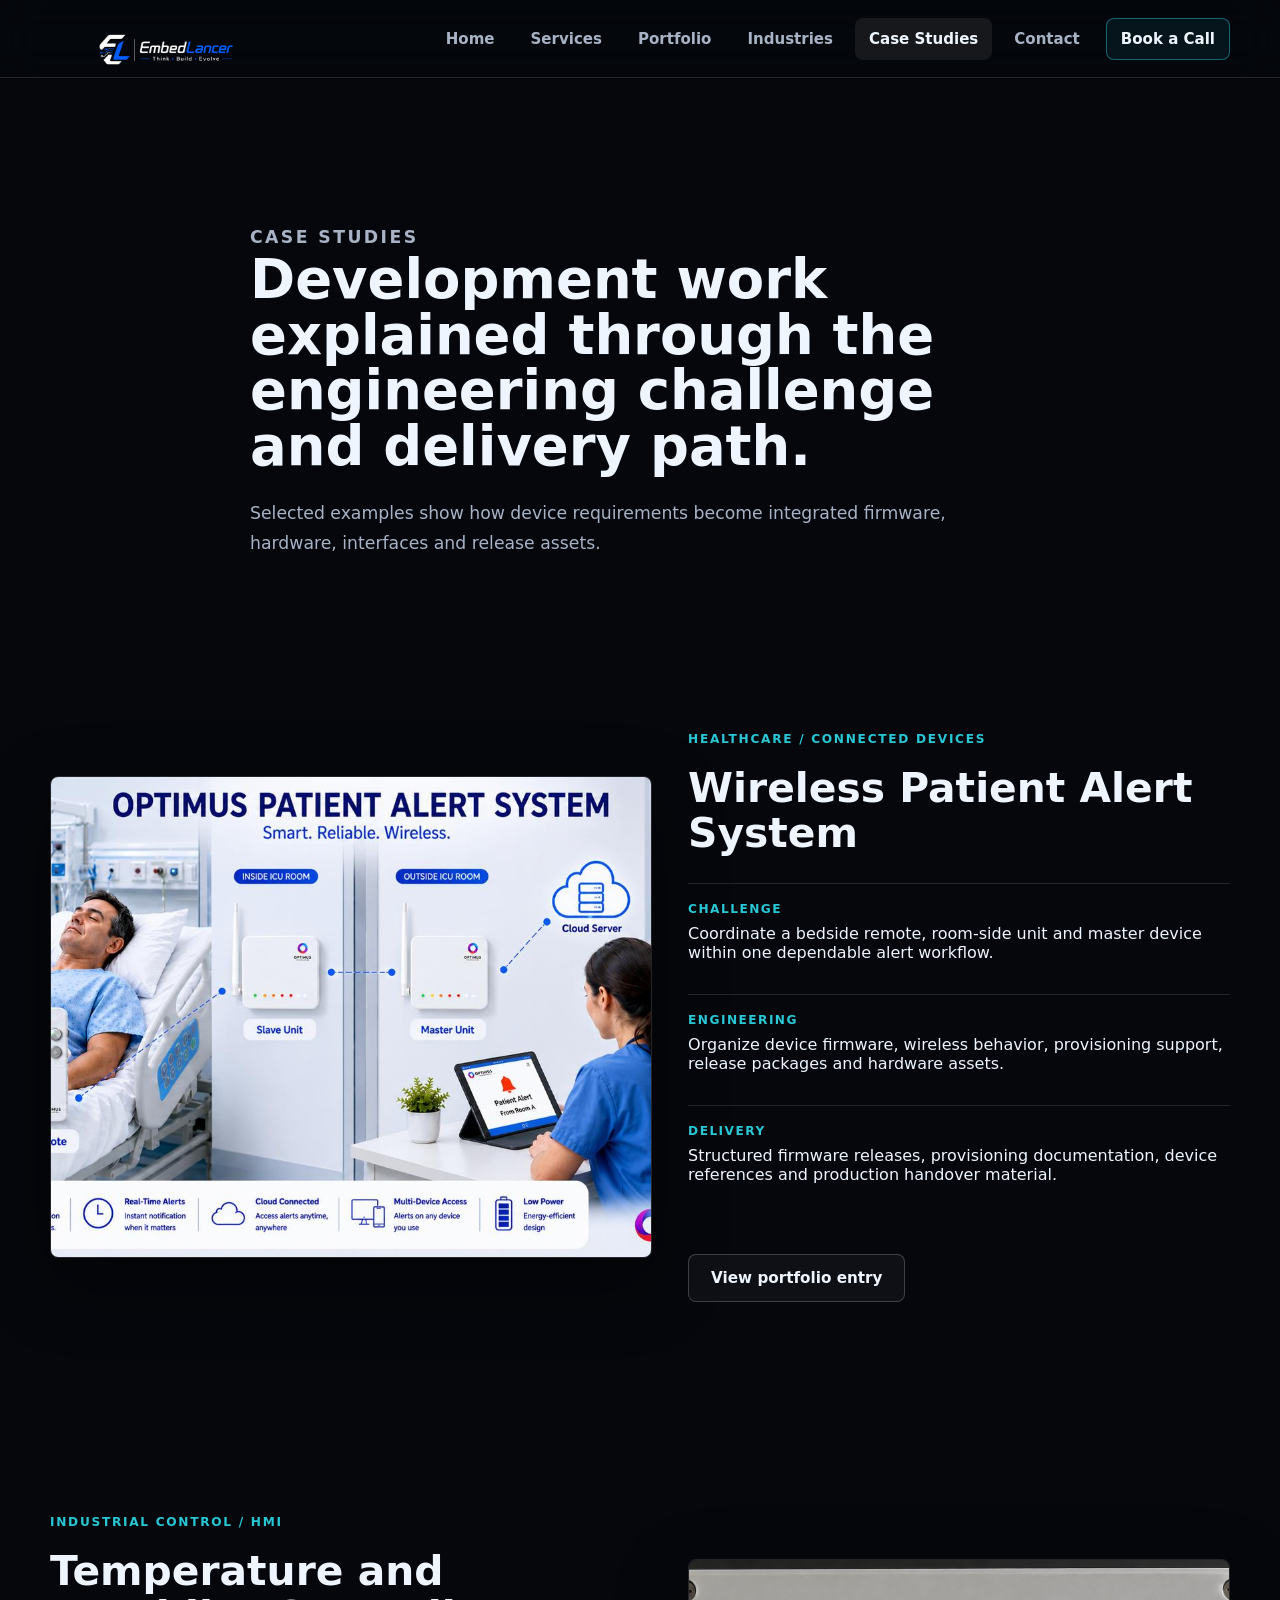
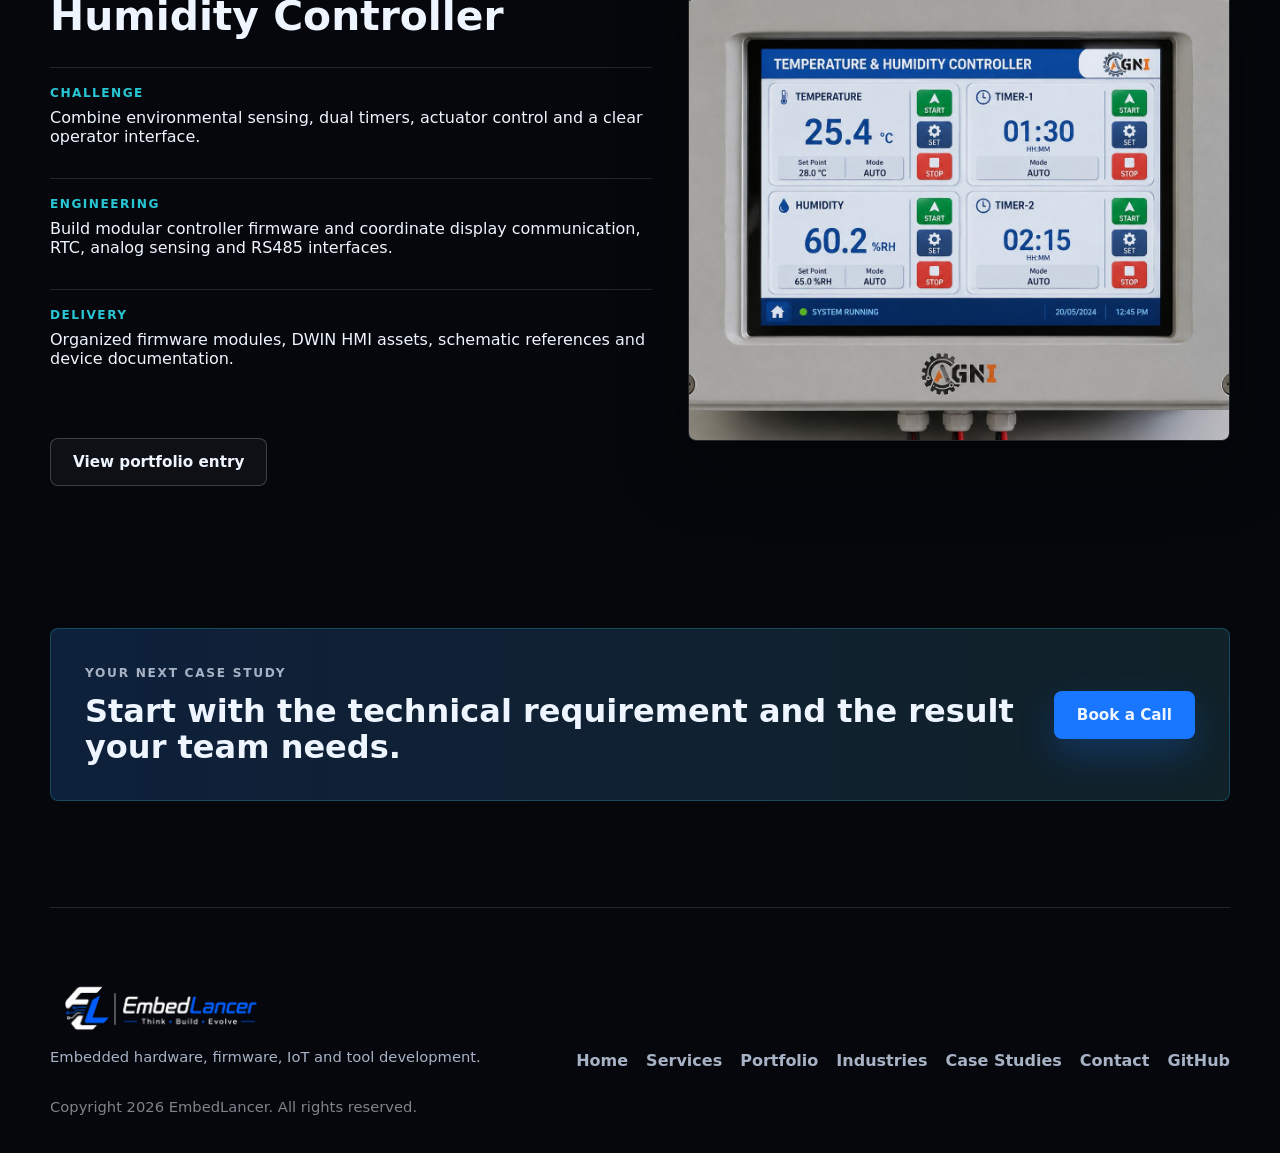
==== case-studies.html @ c2961a61 "Launch EmbedLancer company website" ====
<!DOCTYPE html>
<html lang="en">
<head>
  <meta charset="UTF-8">
  <meta name="viewport" content="width=device-width, initial-scale=1.0">
  <title>Case Studies | EmbedLancer</title>
  <meta name="description" content="EmbedLancer case studies covering connected healthcare devices, environmental controllers, embedded firmware, hardware and engineering tools.">
  <meta name="theme-color" content="#05070c">
  <link rel="canonical" href="https://embedlancer.github.io/case-studies.html">
  <link rel="icon" href="assets/logos/embedlancer-logo-light.png">
  <link rel="stylesheet" href="styles.css">
</head>
<body>
  <header class="site-header" data-header>
    <a class="brand" href="index.html" aria-label="EmbedLancer home">
      <img src="assets/logos/embedlancer-logo-light.png" alt="EmbedLancer">
    </a>
    <button class="nav-toggle" type="button" aria-label="Open navigation" aria-expanded="false" data-nav-toggle>
      <span></span><span></span><span></span>
    </button>
    <nav class="nav-links" data-nav>
      <a href="index.html">Home</a>
      <a href="services.html">Services</a>
      <a href="projects.html">Portfolio</a>
      <a href="industries.html">Industries</a>
      <a class="active" href="case-studies.html">Case Studies</a>
      <a href="contact.html">Contact</a>
      <a class="nav-cta" href="contact.html#book-call">Book a Call</a>
    </nav>
  </header>

  <main>
    <section class="page-hero">
      <p class="eyebrow">Case Studies</p>
      <h1>Development work explained through the engineering challenge and delivery path.</h1>
      <p>Selected examples show how device requirements become integrated firmware, hardware, interfaces and release assets.</p>
    </section>

    <section class="section case-study" aria-labelledby="alert-case-title">
      <div class="case-study-media">
        <img src="assets/projects/optimus/patient-alert-system-overview.jpeg" alt="Wireless patient alert system with remote, room units and monitoring interface">
      </div>
      <div class="case-study-body">
        <p class="eyebrow">Healthcare / Connected Devices</p>
        <h2 id="alert-case-title">Wireless Patient Alert System</h2>
        <div class="case-study-grid">
          <article><span>Challenge</span><p>Coordinate a bedside remote, room-side unit and master device within one dependable alert workflow.</p></article>
          <article><span>Engineering</span><p>Organize device firmware, wireless behavior, provisioning support, release packages and hardware assets.</p></article>
          <article><span>Delivery</span><p>Structured firmware releases, provisioning documentation, device references and production handover material.</p></article>
        </div>
        <a class="button secondary inline" href="projects.html#optimus-title">View portfolio entry</a>
      </div>
    </section>

    <section class="section case-study reverse" aria-labelledby="controller-case-title">
      <div class="case-study-media">
        <img src="assets/projects/temperature-controller/temperature-controller-device.jpeg" alt="Temperature and humidity controller with touch display">
      </div>
      <div class="case-study-body">
        <p class="eyebrow">Industrial Control / HMI</p>
        <h2 id="controller-case-title">Temperature and Humidity Controller</h2>
        <div class="case-study-grid">
          <article><span>Challenge</span><p>Combine environmental sensing, dual timers, actuator control and a clear operator interface.</p></article>
          <article><span>Engineering</span><p>Build modular controller firmware and coordinate display communication, RTC, analog sensing and RS485 interfaces.</p></article>
          <article><span>Delivery</span><p>Organized firmware modules, DWIN HMI assets, schematic references and device documentation.</p></article>
        </div>
        <a class="button secondary inline" href="projects.html#temperature-title">View portfolio entry</a>
      </div>
    </section>

    <section class="section compact-section">
      <div class="quote-panel quote-panel-simple">
        <div>
          <p class="eyebrow">Your next case study</p>
          <h2>Start with the technical requirement and the result your team needs.</h2>
        </div>
        <a class="button primary" href="contact.html#book-call">Book a Call</a>
      </div>
    </section>
  </main>

  <footer class="site-footer">
    <div>
      <img src="assets/logos/embedlancer-logo-light.png" alt="EmbedLancer">
      <p>Embedded hardware, firmware, IoT and tool development.</p>
    </div>
    <nav aria-label="Footer navigation">
      <a href="index.html">Home</a>
      <a href="services.html">Services</a>
      <a href="projects.html">Portfolio</a>
      <a href="industries.html">Industries</a>
      <a href="case-studies.html">Case Studies</a>
      <a href="contact.html">Contact</a>
      <a href="https://github.com/Embedlancer" target="_blank" rel="noreferrer">GitHub</a>
    </nav>
    <span>Copyright 2026 EmbedLancer. All rights reserved.</span>
  </footer>

  <script src="script.js"></script>
</body>
</html>
---- styles.css ----
:root {
  --bg: #05070c;
  --bg-soft: #080d14;
  --panel: #0d1420;
  --panel-strong: #111b2a;
  --panel-soft: #151515;
  --line: rgba(255, 255, 255, 0.12);
  --line-strong: rgba(255, 255, 255, 0.2);
  --text: #eef5ff;
  --muted: #a7b3c5;
  --muted-strong: #c8d3e3;
  --blue: #1976ff;
  --cyan: #29c7d5;
  --green: #39c58b;
  --amber: #d9a441;
  --shadow: 0 24px 70px rgba(0, 0, 0, 0.42);
  --radius: 8px;
  --content: 1180px;
}

* {
  box-sizing: border-box;
}

html {
  scroll-behavior: smooth;
}

body {
  margin: 0;
  font-family: Inter, ui-sans-serif, system-ui, -apple-system, BlinkMacSystemFont, "Segoe UI", sans-serif;
  color: var(--text);
  background:
    linear-gradient(180deg, rgba(5, 7, 12, 0.92), rgba(5, 7, 12, 1) 420px),
    var(--bg);
  letter-spacing: 0;
  overflow-x: hidden;
}

body::selection {
  background: rgba(25, 118, 255, 0.35);
}

img,
svg {
  display: block;
}

img {
  max-width: 100%;
}

a {
  color: inherit;
  text-decoration: none;
}

button,
input,
select,
textarea {
  font: inherit;
}

.site-header {
  position: sticky;
  top: 0;
  z-index: 30;
  height: 78px;
  display: flex;
  align-items: center;
  justify-content: space-between;
  padding: 0 max(24px, calc((100vw - var(--content)) / 2));
  background: rgba(5, 7, 12, 0.86);
  border-bottom: 1px solid var(--line);
  backdrop-filter: blur(18px);
}

.brand {
  width: 238px;
  height: 54px;
  display: flex;
  align-items: center;
}

.brand img {
  width: 100%;
  height: 100%;
  object-fit: contain;
}

.nav-links {
  display: flex;
  align-items: center;
  gap: 8px;
  color: var(--muted);
  font-size: 0.94rem;
  font-weight: 750;
}

.nav-links a {
  min-height: 42px;
  display: inline-flex;
  align-items: center;
  padding: 0 14px;
  border-radius: var(--radius);
  transition: color 160ms ease, background 160ms ease, border-color 160ms ease;
}

.nav-links a:hover,
.nav-links a.active {
  color: var(--text);
  background: rgba(255, 255, 255, 0.07);
}

.nav-links .nav-cta {
  margin-left: 4px;
  color: var(--text);
  border: 1px solid rgba(41, 199, 213, 0.45);
  background: rgba(41, 199, 213, 0.08);
}

.nav-toggle {
  display: none;
  width: 42px;
  height: 42px;
  border: 1px solid var(--line-strong);
  background: rgba(255, 255, 255, 0.04);
  padding: 9px;
  border-radius: var(--radius);
}

.nav-toggle span {
  display: block;
  height: 2px;
  margin: 5px 0;
  background: var(--text);
}

.hero {
  position: relative;
  min-height: 86vh;
  display: grid;
  align-items: center;
  padding: 110px max(24px, calc((100vw - var(--content)) / 2)) 124px;
  overflow: hidden;
}

.hero-home {
  background:
    linear-gradient(90deg, rgba(5, 7, 12, 0.98) 0%, rgba(5, 7, 12, 0.86) 42%, rgba(5, 7, 12, 0.2) 100%),
    url("assets/images/hero-engineering-lab.jpg") center right / cover no-repeat;
}

.hero-inner,
.page-hero {
  max-width: 780px;
  min-width: 0;
}

.eyebrow {
  margin: 0 0 18px;
  color: var(--cyan);
  font-size: 0.76rem;
  font-weight: 900;
  line-height: 1.4;
  text-transform: uppercase;
  letter-spacing: 0.14em;
}

.hero h1,
.page-hero h1 {
  margin: 0;
  max-width: 900px;
  color: var(--text);
  font-size: 4.15rem;
  line-height: 1.02;
  letter-spacing: 0;
}

.hero-copy,
.page-hero p,
.section-heading p,
.split-copy p,
.feature-card p,
.service-detail p,
.service-detail li,
.timeline p,
.output-grid p,
.quote-panel p,
.contact-card p,
.site-footer p {
  color: var(--muted);
  line-height: 1.75;
}

.hero-copy {
  margin: 26px 0 0;
  max-width: 680px;
  font-size: 1.15rem;
}

.hero-actions {
  display: flex;
  flex-wrap: wrap;
  gap: 14px;
  margin-top: 34px;
}

.button {
  display: inline-flex;
  align-items: center;
  justify-content: center;
  min-height: 48px;
  padding: 0 22px;
  border-radius: var(--radius);
  border: 1px solid transparent;
  color: var(--text);
  font-weight: 850;
  font-size: 0.95rem;
  transition: transform 160ms ease, background 160ms ease, border-color 160ms ease;
}

.button:hover {
  transform: translateY(-2px);
}

.button.primary {
  background: var(--blue);
  box-shadow: 0 16px 36px rgba(25, 118, 255, 0.24);
}

.button.primary:hover {
  background: #0f64dc;
}

.button.secondary {
  border-color: var(--line-strong);
  background: rgba(255, 255, 255, 0.04);
}

.button.secondary:hover {
  border-color: rgba(41, 199, 213, 0.55);
  background: rgba(41, 199, 213, 0.1);
}

.button.inline {
  margin-top: 24px;
}

.signal-strip {
  width: min(var(--content), calc(100% - 48px));
  margin: -62px auto 0;
  position: relative;
  z-index: 2;
  display: grid;
  grid-template-columns: repeat(4, 1fr);
  border: 1px solid var(--line);
  border-radius: var(--radius);
  background: rgba(13, 20, 32, 0.96);
  box-shadow: var(--shadow);
  overflow: hidden;
}

.signal-strip article {
  min-height: 212px;
  padding: 28px 24px;
  border-right: 1px solid var(--line);
}

.signal-strip article:last-child {
  border-right: 0;
}

.signal-strip span,
.service-detail span,
.timeline span {
  display: inline-flex;
  margin-bottom: 14px;
  color: var(--green);
  font-size: 0.8rem;
  font-weight: 950;
  letter-spacing: 0.08em;
}

.signal-strip strong {
  display: block;
  margin-bottom: 10px;
  color: var(--text);
  font-size: 1.06rem;
}

.signal-strip p,
.service-detail ul {
  margin: 0;
}

.section {
  width: min(var(--content), calc(100% - 48px));
  margin: 0 auto;
  padding: 106px 0;
}

.compact-section {
  padding-top: 36px;
}

.section-heading {
  max-width: 780px;
  margin-bottom: 42px;
}

.section-heading h2,
.split-copy h2,
.quote-panel h2,
.service-detail h2,
.timeline h2 {
  margin: 0;
  color: var(--text);
  font-size: 2.55rem;
  line-height: 1.12;
  letter-spacing: 0;
}

.section-heading p,
.split-copy p {
  margin: 18px 0 0;
  font-size: 1.02rem;
}

.feature-grid,
.output-grid {
  display: grid;
  grid-template-columns: repeat(3, 1fr);
  gap: 18px;
}

.industry-grid {
  display: grid;
  grid-template-columns: repeat(3, 1fr);
  gap: 18px;
}

.industry-card {
  min-height: 300px;
  padding: 30px;
  border: 1px solid var(--line);
  border-radius: var(--radius);
  background: linear-gradient(180deg, rgba(255, 255, 255, 0.055), rgba(255, 255, 255, 0.02));
}

.industry-card > span,
.case-study-grid span,
.contact-intro span {
  display: block;
  margin-bottom: 18px;
  color: var(--cyan);
  font-size: 0.76rem;
  font-weight: 900;
  text-transform: uppercase;
  letter-spacing: 0.12em;
}

.industry-card h2,
.contact-intro h2 {
  margin: 0 0 14px;
  font-size: 1.45rem;
  line-height: 1.2;
}

.industry-card p,
.contact-intro p {
  margin: 0;
}

.industry-card strong {
  display: block;
  margin-top: 28px;
  color: var(--muted-strong);
  font-size: 0.82rem;
}

.case-study {
  display: grid;
  grid-template-columns: minmax(0, 1fr) minmax(420px, 0.9fr);
  gap: 36px;
  align-items: center;
}

.case-study.reverse .case-study-media {
  order: 2;
}

.case-study-media {
  border: 1px solid var(--line);
  border-radius: var(--radius);
  overflow: hidden;
  box-shadow: var(--shadow);
}

.case-study-media img {
  width: 100%;
  min-height: 480px;
  object-fit: cover;
}

.case-study-body h2 {
  margin: 0 0 28px;
  font-size: 2.55rem;
  line-height: 1.1;
}

.case-study-grid {
  display: grid;
  gap: 14px;
  margin-bottom: 28px;
}

.case-study-grid article {
  padding: 18px 0;
  border-top: 1px solid var(--line);
}

.case-study-grid span {
  margin-bottom: 8px;
}

.case-study-grid p {
  margin: 0;
}

.contact-intro {
  display: grid;
  grid-template-columns: repeat(3, 1fr);
  gap: 1px;
  padding-top: 28px;
}

.contact-intro article {
  min-height: 230px;
  padding: 30px;
  border: 1px solid var(--line);
  background: rgba(255, 255, 255, 0.035);
}

.contact-intro a {
  color: var(--cyan);
  overflow-wrap: anywhere;
}

.feature-card,
.service-detail,
.output-grid article,
.contact-card,
.enquiry-form {
  border: 1px solid var(--line);
  border-radius: var(--radius);
  background: linear-gradient(180deg, rgba(255, 255, 255, 0.06), rgba(255, 255, 255, 0.025));
  box-shadow: 0 18px 54px rgba(0, 0, 0, 0.22);
}

.form-heading {
  grid-column: 1 / -1;
  padding-bottom: 8px;
}

.form-heading h2 {
  margin: 0;
  font-size: 2rem;
}

.form-heading p:last-child {
  margin: 12px 0 0;
}

.form-trap {
  position: absolute;
  width: 1px;
  height: 1px;
  overflow: hidden;
  clip: rect(0 0 0 0);
  clip-path: inset(50%);
  white-space: nowrap;
}

.form-status {
  min-height: 24px;
  grid-column: 1 / -1;
  margin: 0;
  color: var(--muted);
  font-size: 0.92rem;
}

.form-status.is-success {
  color: var(--green);
}

.form-status.is-error {
  color: #ff8f8f;
}

.form-status a {
  color: var(--cyan);
  text-decoration: underline;
}

.full-button:disabled {
  cursor: wait;
  opacity: 0.72;
}

.feature-card {
  min-height: 318px;
  padding: 30px;
}

.icon-chip {
  width: 50px;
  height: 50px;
  display: grid;
  place-items: center;
  margin-bottom: 26px;
  border: 1px solid rgba(41, 199, 213, 0.28);
  border-radius: var(--radius);
  background: rgba(41, 199, 213, 0.08);
  color: var(--cyan);
}

.icon-chip svg {
  width: 26px;
  height: 26px;
  stroke: currentColor;
  stroke-width: 1.9;
  fill: none;
  stroke-linecap: round;
  stroke-linejoin: round;
}

.feature-card h3 {
  margin: 0 0 12px;
  font-size: 1.14rem;
}

.feature-card p {
  margin: 0;
}

.section-split {
  display: grid;
  grid-template-columns: minmax(0, 1fr) minmax(360px, 0.78fr);
  gap: 34px;
  align-items: center;
}

.project-showcase {
  padding-top: 38px;
}

.project-layout {
  display: grid;
  grid-template-columns: minmax(0, 1.15fr) minmax(320px, 0.75fr);
  gap: 24px;
  align-items: stretch;
}

.project-layout.reverse .project-main {
  order: 2;
}

.project-layout.reverse .project-copy {
  order: 1;
}

.project-main,
.device-grid figure {
  margin: 0;
  border: 1px solid var(--line);
  border-radius: var(--radius);
  overflow: hidden;
  background: var(--panel);
  box-shadow: var(--shadow);
}

.project-main img {
  width: 100%;
  height: 100%;
  min-height: 420px;
  object-fit: cover;
}

.project-copy {
  display: flex;
  min-height: 420px;
  flex-direction: column;
  justify-content: center;
  padding: 34px;
  border: 1px solid rgba(41, 199, 213, 0.24);
  border-radius: var(--radius);
  background:
    linear-gradient(180deg, rgba(25, 118, 255, 0.12), rgba(255, 255, 255, 0.035)),
    var(--panel);
}

.project-label {
  color: var(--green);
  font-size: 0.78rem;
  font-weight: 950;
  letter-spacing: 0.12em;
  text-transform: uppercase;
}

.project-copy h3 {
  margin: 16px 0 14px;
  color: var(--text);
  font-size: 1.72rem;
  line-height: 1.18;
}

.project-copy p {
  margin: 0;
  color: var(--muted);
  line-height: 1.72;
}

.device-grid {
  display: grid;
  grid-template-columns: repeat(3, 1fr);
  gap: 18px;
  margin-top: 18px;
}

.device-grid img {
  width: 100%;
  aspect-ratio: 16 / 10;
  object-fit: cover;
  background: #e9e9e9;
}

.device-grid figcaption {
  padding: 14px 16px;
  color: var(--muted-strong);
  font-size: 0.94rem;
  font-weight: 850;
  border-top: 1px solid var(--line);
  background: rgba(255, 255, 255, 0.035);
}

.media-frame {
  border: 1px solid var(--line);
  border-radius: var(--radius);
  overflow: hidden;
  background: var(--panel);
  box-shadow: var(--shadow);
}

.media-frame img {
  width: 100%;
  height: 470px;
  object-fit: cover;
}

.media-frame.wide img {
  height: 430px;
}

.split-copy {
  padding: 10px 0;
}

.check-list,
.service-detail ul {
  display: grid;
  gap: 12px;
  padding: 0;
  list-style: none;
}

.check-list {
  margin: 24px 0 0;
}

.check-list li,
.service-detail li {
  position: relative;
  padding-left: 24px;
  color: var(--muted-strong);
  line-height: 1.65;
}

.check-list li::before,
.service-detail li::before {
  content: "";
  position: absolute;
  left: 0;
  top: 0.7em;
  width: 8px;
  height: 8px;
  border-radius: 50%;
  background: var(--green);
}

.quote-panel {
  display: grid;
  grid-template-columns: 240px 1fr auto;
  gap: 28px;
  align-items: center;
  padding: 34px;
  border: 1px solid rgba(41, 199, 213, 0.26);
  border-radius: var(--radius);
  background:
    linear-gradient(90deg, rgba(25, 118, 255, 0.12), rgba(57, 197, 139, 0.08)),
    var(--panel);
}

.quote-panel img {
  width: 220px;
  height: 76px;
  object-fit: contain;
}

.quote-panel h2 {
  font-size: 2rem;
}

.quote-panel-simple {
  grid-template-columns: 1fr auto;
}

.quote-panel p {
  margin: 0 0 10px;
}

.page-hero {
  width: min(var(--content), calc(100% - 48px));
  margin: 0 auto;
  padding: 120px 0 66px;
}

.page-hero h1 {
  font-size: 3.4rem;
}

.page-hero p {
  margin: 24px 0 0;
  max-width: 710px;
  font-size: 1.08rem;
}

.process-hero {
  max-width: var(--content);
  background:
    linear-gradient(90deg, rgba(5, 7, 12, 0.95), rgba(5, 7, 12, 0.58)),
    url("assets/images/hero-engineering-lab.jpg") center right / cover no-repeat;
  border-bottom: 1px solid var(--line);
}

.service-layout {
  display: grid;
  grid-template-columns: repeat(2, 1fr);
  gap: 18px;
}

.service-detail {
  min-height: 372px;
  padding: 34px;
}

.service-detail h2 {
  font-size: 1.75rem;
}

.service-detail p {
  margin: 16px 0 22px;
}

.service-detail:nth-child(2) span {
  color: var(--cyan);
}

.service-detail:nth-child(3) span {
  color: var(--amber);
}

.service-detail:nth-child(4) span {
  color: var(--blue);
}

.tag-cloud {
  display: flex;
  flex-wrap: wrap;
  gap: 10px;
  margin-top: 26px;
}

.tag-cloud span {
  min-height: 38px;
  display: inline-flex;
  align-items: center;
  padding: 0 14px;
  border: 1px solid var(--line);
  border-radius: var(--radius);
  color: var(--muted-strong);
  background: rgba(255, 255, 255, 0.045);
  font-size: 0.92rem;
  font-weight: 750;
}

.timeline {
  display: grid;
  gap: 18px;
}

.timeline article {
  display: grid;
  grid-template-columns: 110px minmax(180px, 0.42fr) 1fr;
  gap: 24px;
  align-items: start;
  padding: 30px;
  border: 1px solid var(--line);
  border-radius: var(--radius);
  background: rgba(255, 255, 255, 0.04);
}

.timeline h2 {
  font-size: 1.5rem;
}

.timeline p {
  margin: 0;
}

.output-grid {
  grid-template-columns: repeat(4, 1fr);
}

.output-grid article {
  min-height: 196px;
  padding: 26px;
}

.output-grid strong {
  display: block;
  margin-bottom: 12px;
  font-size: 1rem;
}

.output-grid p {
  margin: 0;
}

.enquiry-section {
  display: grid;
  grid-template-columns: minmax(0, 1fr) 360px;
  gap: 24px;
  align-items: start;
  scroll-margin-top: 96px;
}

.enquiry-form {
  display: grid;
  grid-template-columns: repeat(2, 1fr);
  gap: 18px;
  padding: 30px;
}

.form-row {
  display: grid;
  gap: 8px;
}

.form-row.full,
.full-button {
  grid-column: 1 / -1;
}

label {
  color: var(--muted-strong);
  font-size: 0.9rem;
  font-weight: 800;
}

input,
select,
textarea {
  width: 100%;
  min-height: 48px;
  border: 1px solid var(--line);
  border-radius: var(--radius);
  color: var(--text);
  background: rgba(5, 7, 12, 0.72);
  padding: 12px 14px;
  outline: none;
}

textarea {
  resize: vertical;
  min-height: 176px;
}

input:focus,
select:focus,
textarea:focus {
  border-color: rgba(41, 199, 213, 0.72);
  box-shadow: 0 0 0 3px rgba(41, 199, 213, 0.12);
}

option {
  color: var(--text);
  background: var(--panel);
}

.contact-card {
  display: grid;
  gap: 24px;
  padding: 28px;
}

.contact-card img {
  width: 220px;
  height: 72px;
  object-fit: contain;
}

.contact-card div {
  padding-top: 22px;
  border-top: 1px solid var(--line);
}

.contact-card span {
  display: block;
  margin-bottom: 8px;
  color: var(--cyan);
  font-size: 0.76rem;
  font-weight: 950;
  text-transform: uppercase;
  letter-spacing: 0.12em;
}

.contact-card p,
.contact-card a {
  margin: 0;
  color: var(--muted);
  line-height: 1.7;
  overflow-wrap: anywhere;
}

.site-footer {
  display: grid;
  grid-template-columns: 1fr auto;
  gap: 28px;
  align-items: end;
  width: min(var(--content), calc(100% - 48px));
  margin: 0 auto;
  padding: 46px 0 38px;
  border-top: 1px solid var(--line);
}

.site-footer img {
  width: 230px;
  height: 78px;
  object-fit: contain;
  margin-bottom: 12px;
}

.site-footer p,
.site-footer span {
  margin: 0;
  font-size: 0.92rem;
}

.site-footer nav {
  display: flex;
  flex-wrap: wrap;
  gap: 18px;
  justify-content: flex-end;
  color: var(--muted);
  font-weight: 750;
}

.site-footer span {
  grid-column: 1 / -1;
  color: rgba(238, 245, 255, 0.52);
}

@media (max-width: 1180px) {
  .site-header {
    padding: 0 20px;
  }

  .nav-toggle {
    display: block;
    margin-left: auto;
    border-color: rgba(25, 118, 255, 0.85);
    background: rgba(25, 118, 255, 0.92);
  }

  .nav-links {
    position: absolute;
    top: 78px;
    left: 0;
    right: 0;
    display: none;
    max-height: calc(100vh - 78px);
    overflow-y: auto;
    flex-direction: column;
    align-items: stretch;
    gap: 6px;
    padding: 12px 20px 20px;
    background: rgba(5, 7, 12, 0.98);
    border-bottom: 1px solid var(--line);
  }

  .nav-links.is-open {
    display: flex;
  }

  .nav-links a,
  .nav-links .nav-cta {
    width: 100%;
    margin-left: 0;
    justify-content: flex-start;
  }
}

@media (max-width: 1080px) {
  .signal-strip,
  .feature-grid,
  .output-grid {
    grid-template-columns: repeat(2, 1fr);
  }

  .signal-strip article:nth-child(2) {
    border-right: 0;
  }

  .signal-strip article:nth-child(-n + 2) {
    border-bottom: 1px solid var(--line);
  }

  .section-split,
  .project-layout,
  .case-study,
  .enquiry-section,
  .quote-panel {
    grid-template-columns: 1fr;
  }

  .project-main img,
  .project-copy {
    min-height: auto;
  }

  .project-layout.reverse .project-main,
  .project-layout.reverse .project-copy {
    order: initial;
  }

  .case-study.reverse .case-study-media {
    order: initial;
  }

  .industry-grid,
  .contact-intro {
    grid-template-columns: repeat(2, 1fr);
  }

  .quote-panel .button {
    justify-self: start;
  }

  .timeline article {
    grid-template-columns: 82px 1fr;
  }

  .timeline p {
    grid-column: 2;
  }
}

@media (max-width: 780px) {
  .site-header {
    height: 72px;
    padding: 0 20px;
  }

  .brand {
    width: 188px;
    height: 48px;
  }

  .nav-toggle {
    display: block;
    position: static;
    z-index: 40;
    border-color: rgba(25, 118, 255, 0.85);
    background: rgba(25, 118, 255, 0.92);
  }

  .nav-links {
    position: absolute;
    top: 72px;
    left: 0;
    right: 0;
    display: none;
    flex-direction: column;
    align-items: stretch;
    gap: 6px;
    padding: 12px 20px 20px;
    background: rgba(5, 7, 12, 0.98);
    border-bottom: 1px solid var(--line);
  }

  .nav-links.is-open {
    display: flex;
  }

  .nav-links a,
  .nav-links .nav-cta {
    width: 100%;
    margin-left: 0;
    justify-content: flex-start;
  }

  .hero {
    min-height: 84vh;
    padding: 82px 22px 96px;
  }

  .hero-home {
    background:
      linear-gradient(90deg, rgba(5, 7, 12, 0.98), rgba(5, 7, 12, 0.72)),
      url("assets/images/hero-engineering-lab.jpg") center right / cover no-repeat;
  }

  .hero h1 {
    max-width: 340px;
    font-size: 2.18rem;
    line-height: 1.12;
  }

  .hero-copy {
    max-width: 340px;
  }

  .page-hero {
    width: calc(100% - 44px);
    padding: 84px 0 46px;
  }

  .page-hero h1 {
    max-width: 340px;
    font-size: 2.25rem;
    line-height: 1.14;
  }

  .hero-copy,
  .page-hero p {
    max-width: 340px;
    font-size: 1rem;
  }

  .signal-strip,
  .feature-grid,
  .industry-grid,
  .contact-intro,
  .device-grid,
  .service-layout,
  .output-grid,
  .enquiry-form {
    grid-template-columns: 1fr;
  }

  .signal-strip {
    width: calc(100% - 32px);
    margin-top: -42px;
  }

  .signal-strip article {
    min-height: auto;
    border-right: 0;
    border-bottom: 1px solid var(--line);
  }

  .signal-strip article:last-child {
    border-bottom: 0;
  }

  .section {
    width: calc(100% - 44px);
    padding: 74px 0;
  }

  .compact-section {
    padding-top: 24px;
  }

  .section-heading h2,
  .split-copy h2 {
    font-size: 2rem;
  }

  .service-detail h2,
  .quote-panel h2 {
    font-size: 1.55rem;
  }

  .media-frame img,
  .media-frame.wide img,
  .case-study-media img {
    height: 320px;
    min-height: 320px;
  }

  .case-study-body h2 {
    font-size: 2rem;
  }

  .timeline article {
    grid-template-columns: 1fr;
    gap: 10px;
  }

  .timeline p {
    grid-column: auto;
  }

  .enquiry-form,
  .contact-card,
  .quote-panel,
  .service-detail,
  .feature-card {
    padding: 24px;
  }

  .form-row.full,
  .form-heading,
  .form-status,
  .full-button {
    grid-column: auto;
  }

  .site-footer {
    grid-template-columns: 1fr;
    align-items: start;
  }

  .site-footer nav {
    justify-content: flex-start;
  }
}

@media (max-width: 460px) {
  .hero-actions {
    display: grid;
  }

  .button {
    width: 100%;
  }

  .brand {
    width: 170px;
  }

  .hero h1 {
    max-width: 318px;
    font-size: 1.92rem;
  }

  .page-hero h1 {
    max-width: 318px;
    font-size: 1.72rem;
  }
}
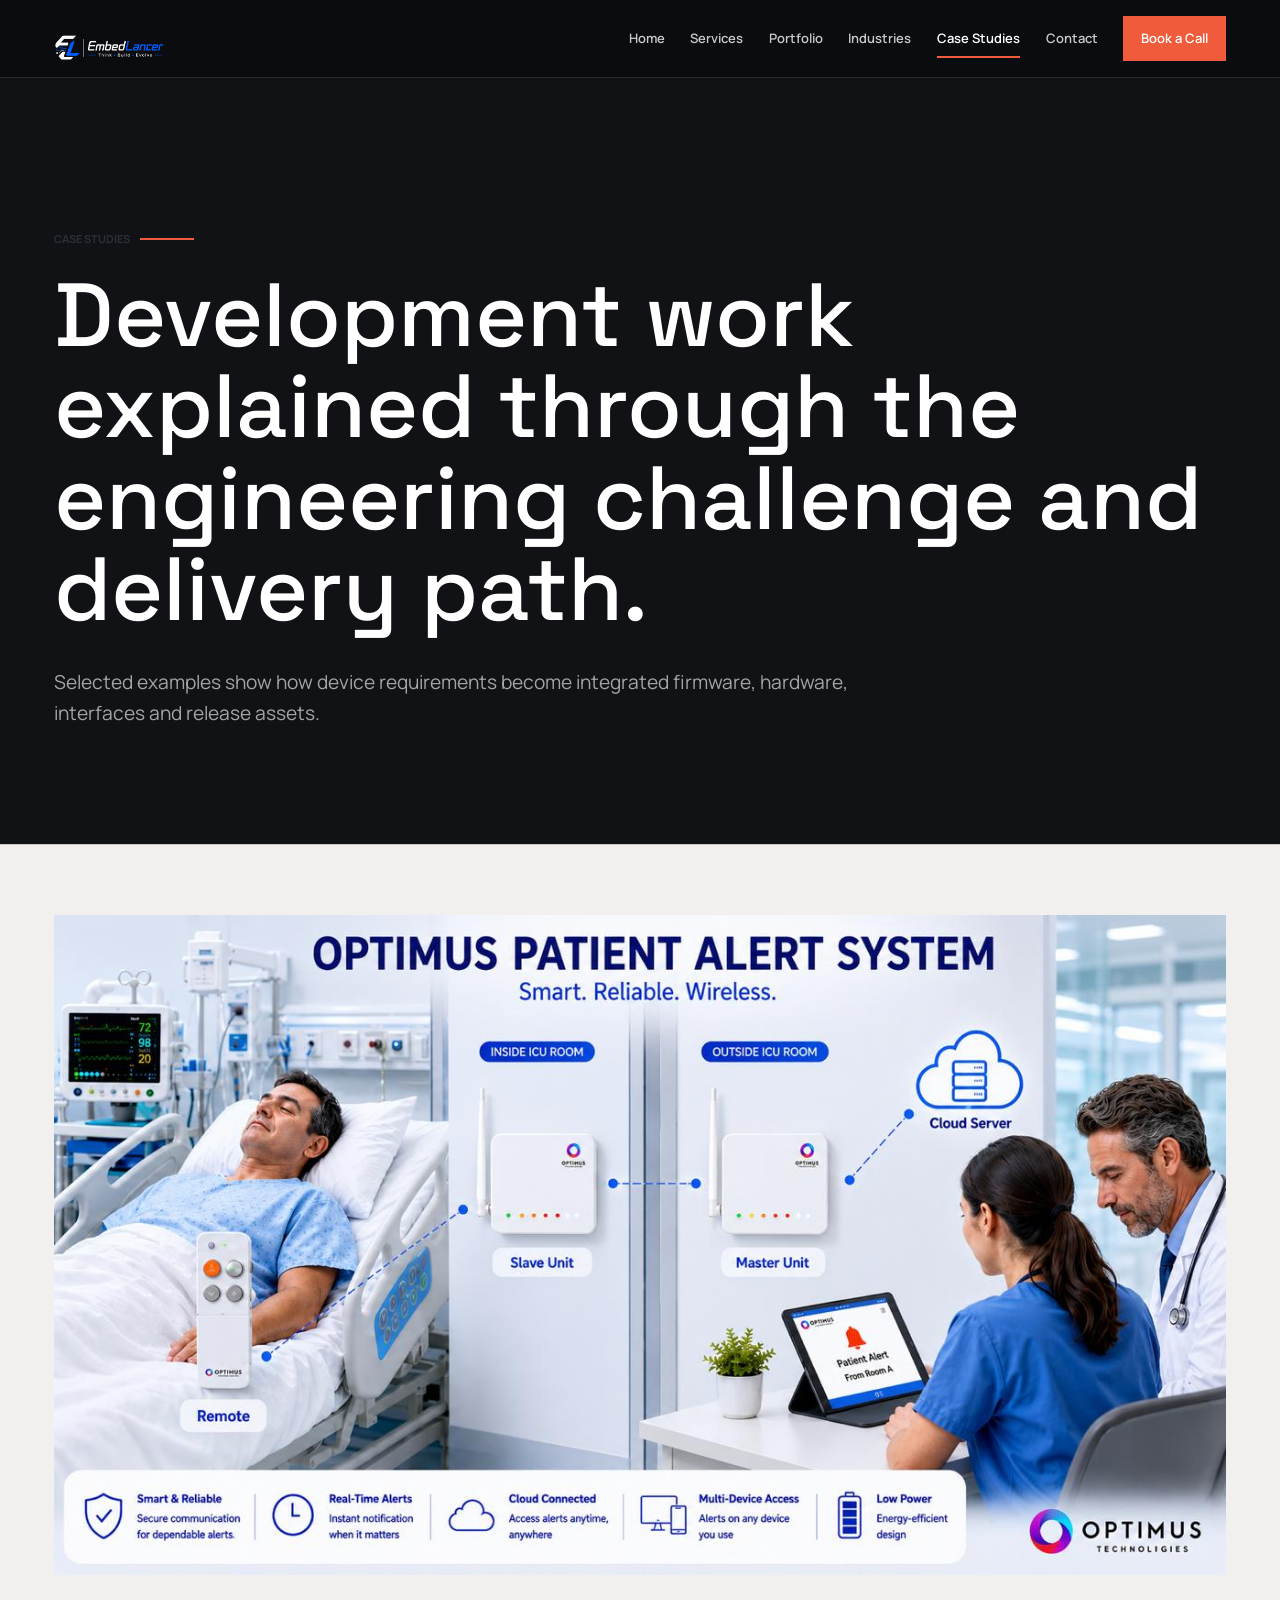
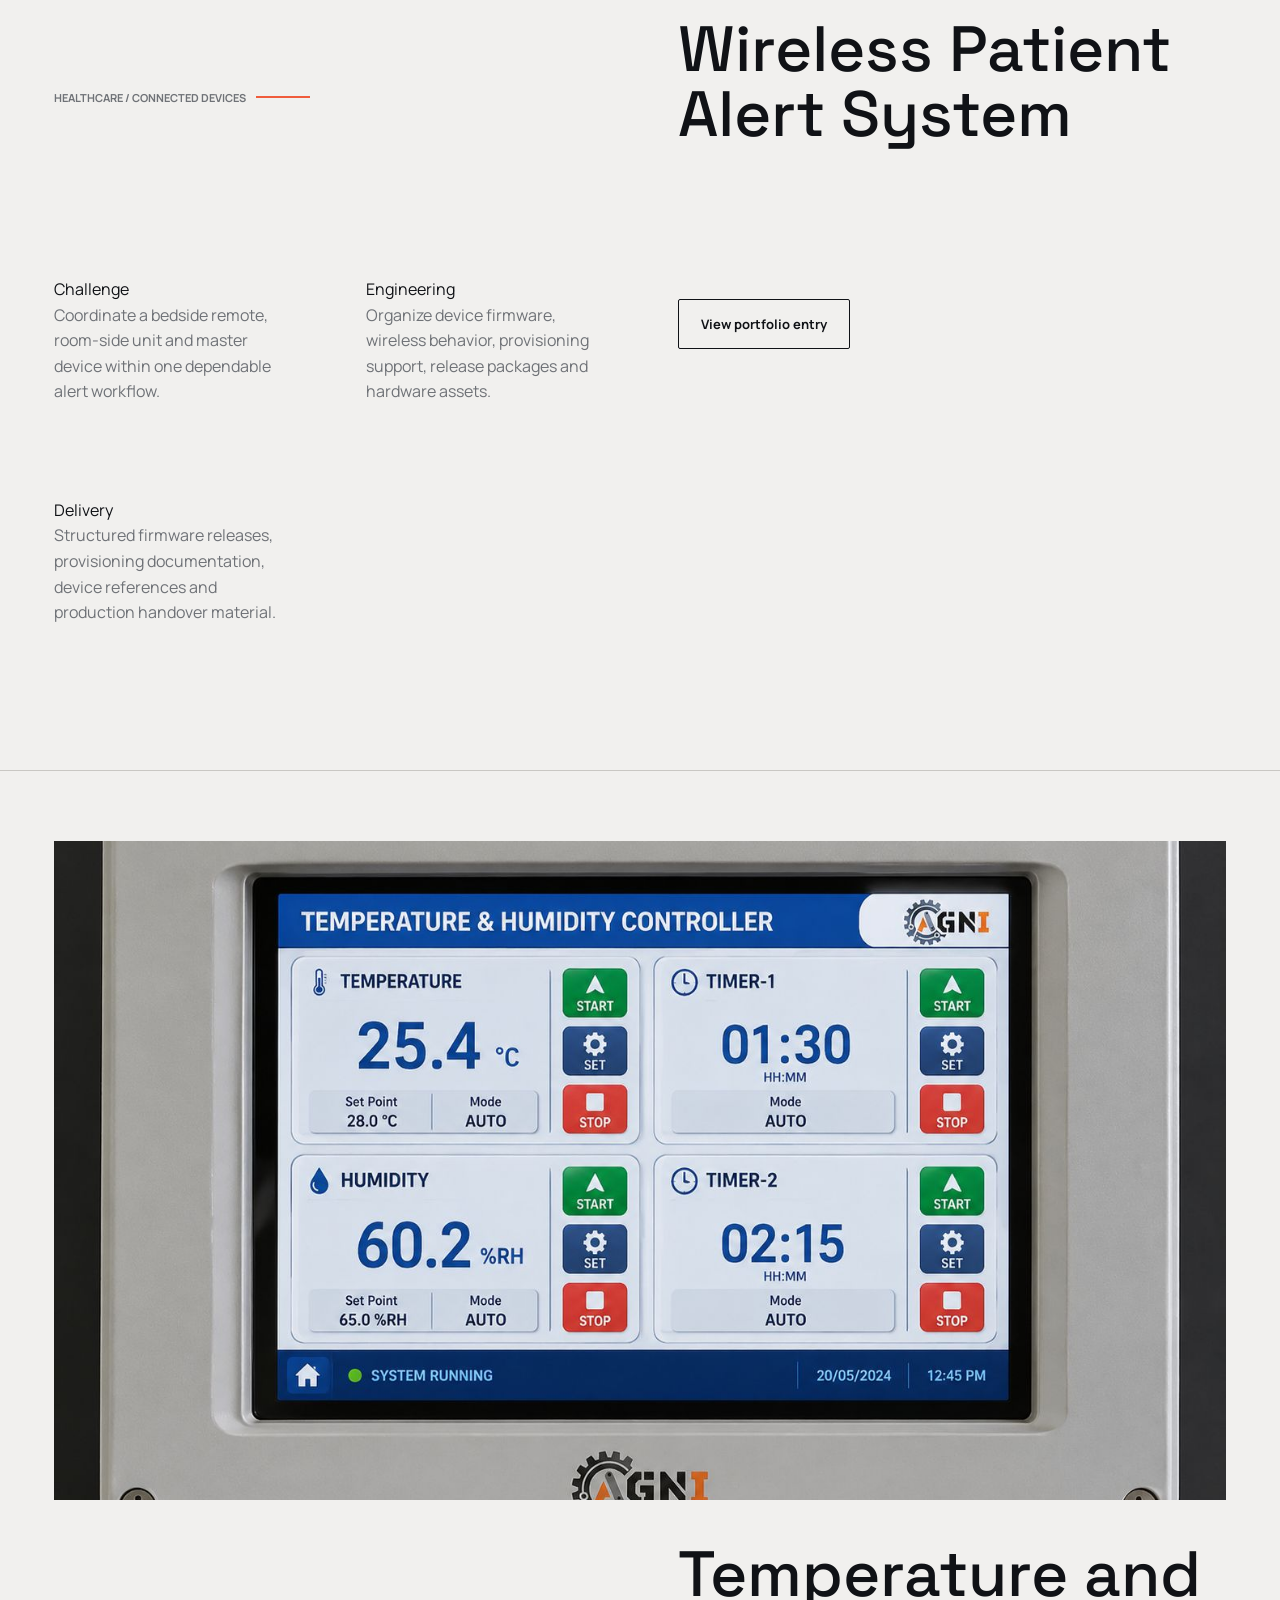
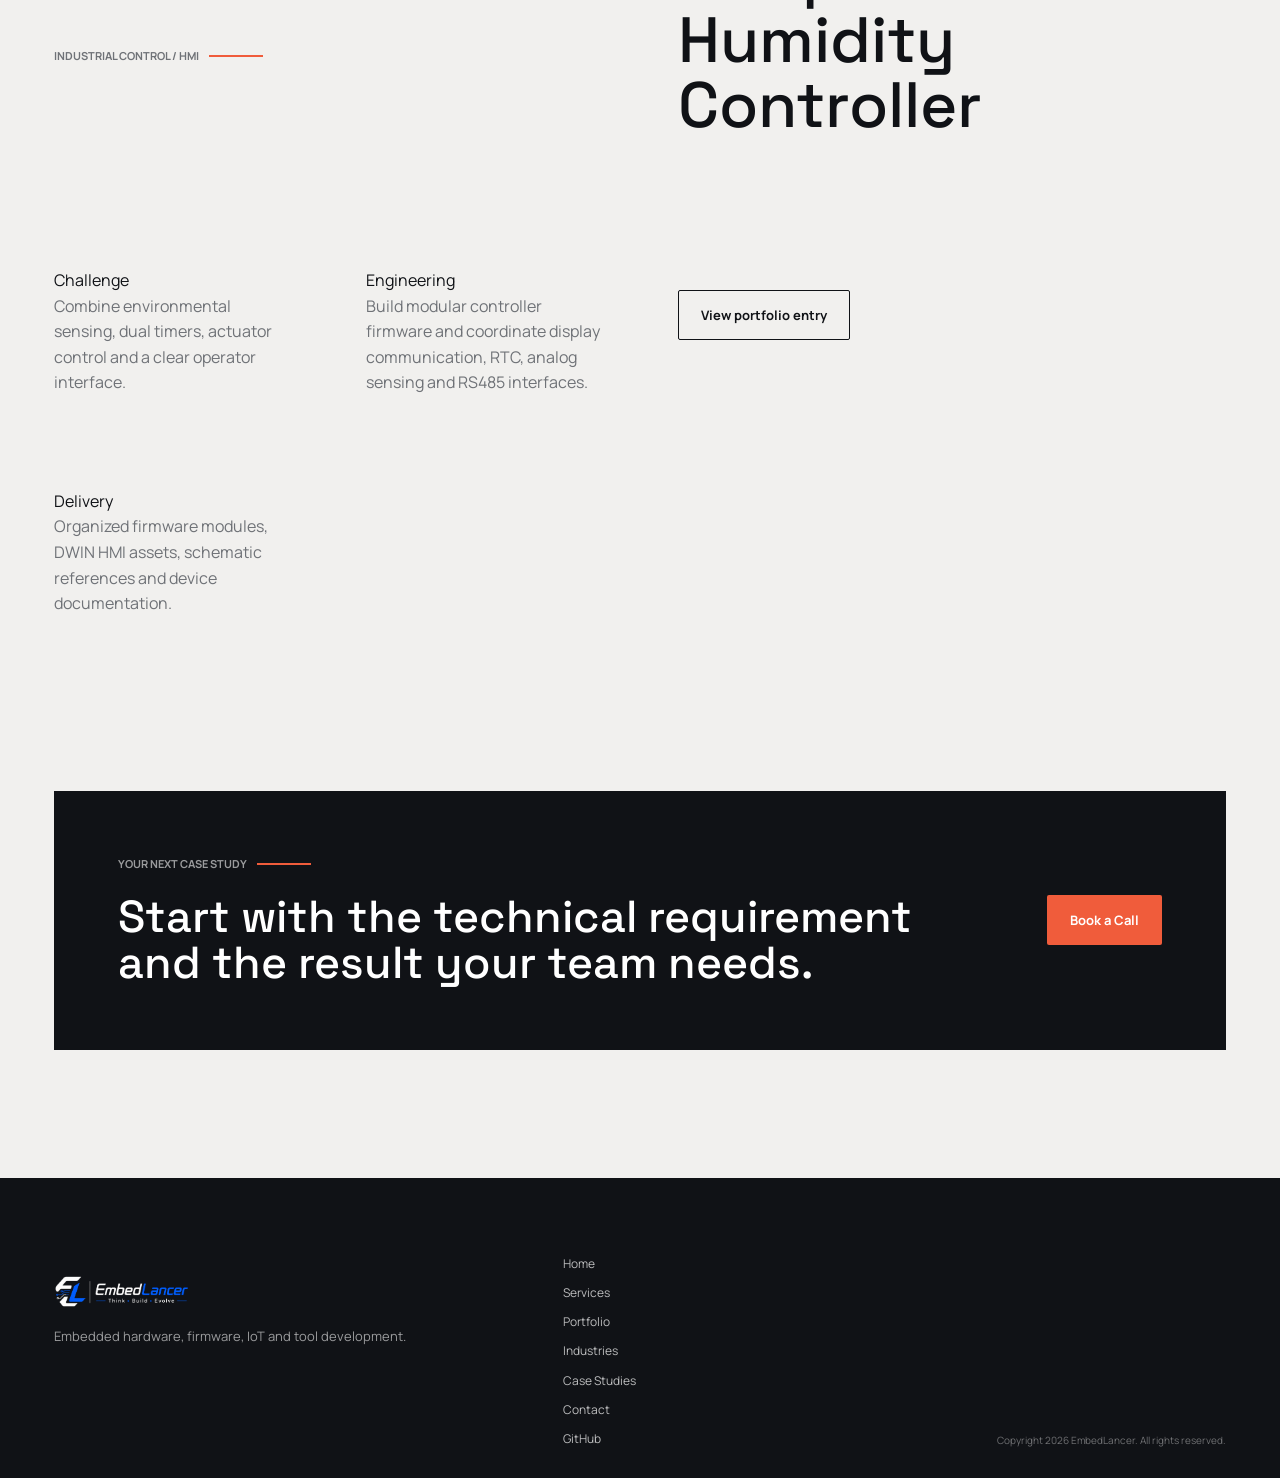
==== commit 899cdf15: "Redesign website and add project CMS" ====
--- a/case-studies.html
+++ b/case-studies.html
@@ -48,7 +48,7 @@
           <article><span>Engineering</span><p>Organize device firmware, wireless behavior, provisioning support, release packages and hardware assets.</p></article>
           <article><span>Delivery</span><p>Structured firmware releases, provisioning documentation, device references and production handover material.</p></article>
         </div>
-        <a class="button secondary inline" href="projects.html#optimus-title">View portfolio entry</a>
+        <a class="button secondary inline" href="project.html?id=optimus-patient-alert-system">View portfolio entry</a>
       </div>
     </section>
 
@@ -64,7 +64,7 @@
           <article><span>Engineering</span><p>Build modular controller firmware and coordinate display communication, RTC, analog sensing and RS485 interfaces.</p></article>
           <article><span>Delivery</span><p>Organized firmware modules, DWIN HMI assets, schematic references and device documentation.</p></article>
         </div>
-        <a class="button secondary inline" href="projects.html#temperature-title">View portfolio entry</a>
+        <a class="button secondary inline" href="project.html?id=temperature-humidity-controller">View portfolio entry</a>
       </div>
     </section>
 
--- a/styles.css
+++ b/styles.css
@@ -1,25 +1,26 @@
+@import url("https://fonts.googleapis.com/css2?family=Manrope:wght@400;500;600;700&family=Space+Grotesk:wght@500;600&display=swap");
+
 :root {
-  --bg: #05070c;
-  --bg-soft: #080d14;
-  --panel: #0d1420;
-  --panel-strong: #111b2a;
-  --panel-soft: #151515;
-  --line: rgba(255, 255, 255, 0.12);
-  --line-strong: rgba(255, 255, 255, 0.2);
-  --text: #eef5ff;
-  --muted: #a7b3c5;
-  --muted-strong: #c8d3e3;
-  --blue: #1976ff;
-  --cyan: #29c7d5;
-  --green: #39c58b;
-  --amber: #d9a441;
-  --shadow: 0 24px 70px rgba(0, 0, 0, 0.42);
-  --radius: 8px;
-  --content: 1180px;
+  --ink: #101216;
+  --ink-soft: #2c3036;
+  --paper: #f1f0ee;
+  --paper-deep: #e6e4e1;
+  --white: #ffffff;
+  --muted: #6f7277;
+  --line: #c9c7c3;
+  --line-dark: #34373c;
+  --blue: #2764ff;
+  --orange: #f05c3b;
+  --green: #3dc67a;
+  --header-height: 78px;
+  --page-pad: clamp(24px, 4.2vw, 72px);
+  --section-space: clamp(78px, 10vw, 156px);
+  --content-width: 1500px;
 }
 
 * {
   box-sizing: border-box;
+  letter-spacing: 0;
 }
 
 html {
@@ -28,25 +29,20 @@
 
 body {
   margin: 0;
-  font-family: Inter, ui-sans-serif, system-ui, -apple-system, BlinkMacSystemFont, "Segoe UI", sans-serif;
-  color: var(--text);
-  background:
-    linear-gradient(180deg, rgba(5, 7, 12, 0.92), rgba(5, 7, 12, 1) 420px),
-    var(--bg);
-  letter-spacing: 0;
+  background: var(--paper);
+  color: var(--ink);
+  font-family: "Manrope", Arial, sans-serif;
+  font-size: 16px;
+  line-height: 1.6;
   overflow-x: hidden;
 }
 
-body::selection {
-  background: rgba(25, 118, 255, 0.35);
-}
-
-img,
-svg {
+body.nav-open {
+  overflow: hidden;
+}
+
+img {
   display: block;
-}
-
-img {
   max-width: 100%;
 }
 
@@ -59,1216 +55,1714 @@
 input,
 select,
 textarea {
+  color: inherit;
   font: inherit;
 }
 
+button,
+a {
+  -webkit-tap-highlight-color: transparent;
+}
+
+h1,
+h2,
+h3,
+p {
+  margin-top: 0;
+}
+
+h1,
+h2,
+h3 {
+  font-family: "Space Grotesk", "Manrope", Arial, sans-serif;
+  font-weight: 500;
+  line-height: 1.02;
+}
+
+h1 {
+  font-size: clamp(46px, 7vw, 112px);
+}
+
+h2 {
+  font-size: clamp(36px, 5vw, 76px);
+}
+
+h3 {
+  font-size: clamp(23px, 2.1vw, 34px);
+}
+
+::selection {
+  background: var(--orange);
+  color: var(--white);
+}
+
 .site-header {
-  position: sticky;
+  align-items: center;
+  background: rgba(11, 13, 16, 0.97);
+  border-bottom: 1px solid rgba(255, 255, 255, 0.12);
+  color: var(--white);
+  display: flex;
+  height: var(--header-height);
+  justify-content: space-between;
+  left: 0;
+  padding: 0 var(--page-pad);
+  position: fixed;
+  right: 0;
   top: 0;
-  z-index: 30;
-  height: 78px;
+  transition: background-color 220ms ease, height 220ms ease;
+  z-index: 1000;
+}
+
+.site-header-overlay {
+  background: rgba(11, 13, 16, 0.28);
+}
+
+.site-header.is-scrolled,
+.site-header.is-menu-open {
+  background: rgba(11, 13, 16, 0.98);
+  height: 68px;
+}
+
+.brand {
+  align-items: center;
   display: flex;
+  height: 48px;
+  width: 188px;
+}
+
+.brand img {
+  height: 44px;
+  object-fit: contain;
+  object-position: left center;
+  width: 188px;
+}
+
+.nav-links {
   align-items: center;
-  justify-content: space-between;
-  padding: 0 max(24px, calc((100vw - var(--content)) / 2));
-  background: rgba(5, 7, 12, 0.86);
-  border-bottom: 1px solid var(--line);
-  backdrop-filter: blur(18px);
-}
-
-.brand {
-  width: 238px;
-  height: 54px;
   display: flex;
-  align-items: center;
-}
-
-.brand img {
+  gap: clamp(18px, 2vw, 34px);
+}
+
+.nav-links > a {
+  color: rgba(255, 255, 255, 0.78);
+  font-size: 13px;
+  font-weight: 600;
+  position: relative;
+  transition: color 160ms ease;
+  white-space: nowrap;
+}
+
+.nav-links > a::after {
+  background: var(--orange);
+  bottom: -9px;
+  content: "";
+  height: 2px;
+  left: 0;
+  position: absolute;
+  transform: scaleX(0);
+  transform-origin: left;
+  transition: transform 180ms ease;
   width: 100%;
-  height: 100%;
-  object-fit: contain;
-}
-
-.nav-links {
-  display: flex;
-  align-items: center;
-  gap: 8px;
-  color: var(--muted);
-  font-size: 0.94rem;
-  font-weight: 750;
-}
-
-.nav-links a {
-  min-height: 42px;
-  display: inline-flex;
-  align-items: center;
-  padding: 0 14px;
-  border-radius: var(--radius);
-  transition: color 160ms ease, background 160ms ease, border-color 160ms ease;
-}
-
-.nav-links a:hover,
-.nav-links a.active {
-  color: var(--text);
-  background: rgba(255, 255, 255, 0.07);
-}
-
-.nav-links .nav-cta {
-  margin-left: 4px;
-  color: var(--text);
-  border: 1px solid rgba(41, 199, 213, 0.45);
-  background: rgba(41, 199, 213, 0.08);
+}
+
+.nav-links > a:hover,
+.nav-links > a.active {
+  color: var(--white);
+}
+
+.nav-links > a:hover::after,
+.nav-links > a.active::after {
+  transform: scaleX(1);
+}
+
+.nav-links > .nav-cta {
+  background: var(--orange);
+  color: var(--white);
+  padding: 12px 18px;
+}
+
+.nav-links > .nav-cta::after {
+  display: none;
+}
+
+.nav-links > .nav-cta:hover {
+  background: #d9482b;
 }
 
 .nav-toggle {
+  background: transparent;
+  border: 0;
+  cursor: pointer;
   display: none;
-  width: 42px;
-  height: 42px;
-  border: 1px solid var(--line-strong);
-  background: rgba(255, 255, 255, 0.04);
-  padding: 9px;
-  border-radius: var(--radius);
+  height: 44px;
+  padding: 10px;
+  width: 44px;
 }
 
 .nav-toggle span {
+  background: var(--white);
   display: block;
   height: 2px;
   margin: 5px 0;
-  background: var(--text);
-}
-
-.hero {
+  transition: transform 180ms ease, opacity 180ms ease;
+  width: 24px;
+}
+
+.eyebrow {
+  align-items: center;
+  color: var(--ink-soft);
+  display: flex;
+  font-size: 11px;
+  font-weight: 700;
+  gap: 10px;
+  margin-bottom: 22px;
+  text-transform: uppercase;
+}
+
+.eyebrow::after {
+  background: var(--orange);
+  content: "";
+  height: 2px;
+  width: 54px;
+}
+
+.eyebrow-light {
+  color: rgba(255, 255, 255, 0.78);
+}
+
+.button {
+  align-items: center;
+  border: 1px solid transparent;
+  border-radius: 2px;
+  cursor: pointer;
+  display: inline-flex;
+  font-size: 13px;
+  font-weight: 700;
+  justify-content: center;
+  min-height: 50px;
+  padding: 13px 22px;
+  transition: background-color 160ms ease, border-color 160ms ease, color 160ms ease, transform 160ms ease;
+}
+
+.button:hover {
+  transform: translateY(-2px);
+}
+
+.button.primary {
+  background: var(--orange);
+  color: var(--white);
+}
+
+.button.primary:hover {
+  background: #d9482b;
+}
+
+.button.secondary {
+  border-color: var(--ink);
+  color: var(--ink);
+}
+
+.button.secondary:hover {
+  background: var(--ink);
+  color: var(--white);
+}
+
+.button.inline {
+  margin-top: 22px;
+  width: max-content;
+}
+
+.text-link {
+  border-bottom: 1px solid var(--ink);
+  display: inline-flex;
+  font-size: 13px;
+  font-weight: 700;
+  gap: 8px;
+  padding-bottom: 5px;
+}
+
+.text-link-light {
+  border-color: rgba(255, 255, 255, 0.7);
+  color: var(--white);
+}
+
+.hero-editorial {
+  background: var(--ink);
+  color: var(--white);
+  height: min(900px, 92vh);
+  min-height: 700px;
+  overflow: hidden;
   position: relative;
-  min-height: 86vh;
-  display: grid;
+}
+
+.hero-editorial-media,
+.project-detail-hero > img {
+  height: 100%;
+  object-fit: cover;
+  position: absolute;
+  width: 100%;
+}
+
+.hero-editorial-media {
+  object-position: center 48%;
+}
+
+.hero-editorial-shade,
+.project-detail-shade {
+  background: rgba(6, 8, 11, 0.56);
+  inset: 0;
+  position: absolute;
+}
+
+.hero-editorial-content {
+  bottom: clamp(76px, 11vh, 125px);
+  left: var(--page-pad);
+  max-width: 880px;
+  position: absolute;
+  z-index: 2;
+}
+
+.hero-editorial-content h1 {
+  font-size: clamp(58px, 8.5vw, 132px);
+  margin-bottom: 28px;
+  max-width: 1050px;
+}
+
+.hero-editorial-content > p:not(.eyebrow) {
+  color: rgba(255, 255, 255, 0.82);
+  font-size: clamp(17px, 1.55vw, 23px);
+  margin-bottom: 34px;
+  max-width: 680px;
+}
+
+.hero-actions {
   align-items: center;
-  padding: 110px max(24px, calc((100vw - var(--content)) / 2)) 124px;
-  overflow: hidden;
-}
-
-.hero-home {
-  background:
-    linear-gradient(90deg, rgba(5, 7, 12, 0.98) 0%, rgba(5, 7, 12, 0.86) 42%, rgba(5, 7, 12, 0.2) 100%),
-    url("assets/images/hero-engineering-lab.jpg") center right / cover no-repeat;
-}
-
-.hero-inner,
-.page-hero {
-  max-width: 780px;
-  min-width: 0;
-}
-
-.eyebrow {
-  margin: 0 0 18px;
-  color: var(--cyan);
-  font-size: 0.76rem;
-  font-weight: 900;
-  line-height: 1.4;
-  text-transform: uppercase;
-  letter-spacing: 0.14em;
-}
-
-.hero h1,
-.page-hero h1 {
-  margin: 0;
-  max-width: 900px;
-  color: var(--text);
-  font-size: 4.15rem;
-  line-height: 1.02;
-  letter-spacing: 0;
-}
-
-.hero-copy,
-.page-hero p,
-.section-heading p,
-.split-copy p,
-.feature-card p,
-.service-detail p,
-.service-detail li,
-.timeline p,
-.output-grid p,
-.quote-panel p,
-.contact-card p,
-.site-footer p {
-  color: var(--muted);
-  line-height: 1.75;
-}
-
-.hero-copy {
-  margin: 26px 0 0;
-  max-width: 680px;
-  font-size: 1.15rem;
-}
-
-.hero-actions {
   display: flex;
   flex-wrap: wrap;
-  gap: 14px;
-  margin-top: 34px;
-}
-
-.button {
-  display: inline-flex;
+  gap: 26px;
+}
+
+.hero-project-links {
+  bottom: 78px;
+  display: grid;
+  gap: 8px;
+  position: absolute;
+  right: var(--page-pad);
+  width: 310px;
+  z-index: 3;
+}
+
+.hero-project-links a {
   align-items: center;
+  background: rgba(17, 19, 23, 0.78);
+  border: 1px solid rgba(255, 255, 255, 0.15);
+  display: grid;
+  gap: 12px;
+  grid-template-columns: 76px 1fr;
+  min-height: 76px;
+  padding: 7px;
+  transition: background-color 160ms ease;
+}
+
+.hero-project-links a:hover {
+  background: rgba(17, 19, 23, 0.96);
+}
+
+.hero-project-links img {
+  height: 62px;
+  object-fit: cover;
+  width: 76px;
+}
+
+.hero-project-links span {
+  color: rgba(255, 255, 255, 0.66);
+  display: grid;
+  font-size: 11px;
+  line-height: 1.35;
+}
+
+.hero-project-links strong {
+  color: var(--white);
+  font-size: 12px;
+  margin-bottom: 4px;
+}
+
+.hero-scroll {
+  bottom: 24px;
+  color: rgba(255, 255, 255, 0.7);
+  font-size: 11px;
+  left: var(--page-pad);
+  position: absolute;
+  z-index: 3;
+}
+
+.editorial-intro {
+  display: grid;
+  gap: clamp(36px, 8vw, 150px);
+  grid-template-columns: minmax(160px, 0.35fr) 1fr;
+  margin: 0 auto;
+  max-width: var(--content-width);
+  padding: var(--section-space) var(--page-pad);
+}
+
+.editorial-label span,
+.portfolio-index-heading > span,
+.project-overview-label > span {
+  border-bottom: 2px solid var(--orange);
+  font-size: 11px;
+  font-weight: 700;
+  padding-bottom: 7px;
+  text-transform: uppercase;
+}
+
+.editorial-statement p {
+  color: #b3b2af;
+  font-family: "Space Grotesk", "Manrope", sans-serif;
+  font-size: clamp(36px, 5vw, 76px);
+  line-height: 1.08;
+  margin-bottom: 50px;
+  max-width: 1200px;
+}
+
+.capability-section {
+  background: var(--white);
+  padding: var(--section-space) var(--page-pad);
+}
+
+.capability-heading,
+.capability-layout,
+.work-heading,
+.featured-work-grid,
+.portfolio-index-heading,
+.portfolio-grid,
+.project-overview,
+.project-story,
+.project-gallery,
+.project-next {
+  margin-left: auto;
+  margin-right: auto;
+  max-width: var(--content-width);
+}
+
+.capability-heading {
+  display: grid;
+  gap: 48px;
+  grid-template-columns: 0.6fr 1.4fr;
+  margin-bottom: 78px;
+}
+
+.capability-heading h2 {
+  font-size: clamp(42px, 5vw, 78px);
+  margin: 0;
+  max-width: 920px;
+}
+
+.capability-layout {
+  align-items: start;
+  display: grid;
+  gap: clamp(44px, 6vw, 100px);
+  grid-template-columns: minmax(0, 1fr) minmax(360px, 0.85fr);
+}
+
+.capability-list {
+  border-top: 1px solid var(--line);
+}
+
+.capability-item {
+  border-bottom: 1px solid var(--line);
+  display: grid;
+  gap: 24px;
+  grid-template-columns: 44px 1fr;
+  padding: 28px 0;
+}
+
+.capability-item > span {
+  color: var(--orange);
+  font-size: 12px;
+  font-weight: 700;
+  padding-top: 7px;
+}
+
+.capability-item h3 {
+  font-size: clamp(24px, 2.2vw, 36px);
+  margin-bottom: 10px;
+}
+
+.capability-item p {
+  color: var(--muted);
+  font-size: 14px;
+  margin-bottom: 0;
+  max-width: 680px;
+}
+
+.capability-media {
+  margin: 0;
+  position: sticky;
+  top: 100px;
+}
+
+.capability-media img {
+  aspect-ratio: 4 / 5;
+  object-fit: cover;
+  width: 100%;
+}
+
+.capability-media figcaption {
+  color: var(--muted);
+  font-size: 11px;
+  margin-top: 12px;
+}
+
+.work-section {
+  padding: var(--section-space) var(--page-pad);
+}
+
+.work-heading {
+  align-items: end;
+  display: flex;
+  gap: 40px;
+  justify-content: space-between;
+  margin-bottom: 58px;
+}
+
+.work-heading h2 {
+  font-size: clamp(38px, 4.7vw, 72px);
+  margin-bottom: 0;
+  max-width: 940px;
+}
+
+.featured-work-grid,
+.portfolio-grid {
+  display: grid;
+  gap: 4px;
+  grid-template-columns: repeat(2, minmax(0, 1fr));
+}
+
+.project-card {
+  min-width: 0;
+}
+
+.project-card-link {
+  background: var(--white);
+  display: block;
+  height: 100%;
+}
+
+.project-card-media {
+  aspect-ratio: 16 / 10;
+  background: var(--paper-deep);
+  overflow: hidden;
+}
+
+.project-card-media img {
+  height: 100%;
+  object-fit: cover;
+  transition: transform 500ms ease;
+  width: 100%;
+}
+
+.project-card:hover .project-card-media img {
+  transform: scale(1.025);
+}
+
+.project-card-body {
+  min-height: 250px;
+  padding: clamp(26px, 3vw, 48px);
+  position: relative;
+}
+
+.project-card-meta {
+  color: var(--muted);
+  display: grid;
+  font-size: 10px;
+  gap: 10px;
+  grid-template-columns: 42px 1fr auto;
+  margin-bottom: 28px;
+  text-transform: uppercase;
+}
+
+.project-card h3 {
+  font-size: clamp(28px, 3vw, 48px);
+  margin-bottom: 18px;
+}
+
+.project-card-body > p {
+  color: var(--muted);
+  font-size: 13px;
+  margin-bottom: 42px;
+  max-width: 620px;
+}
+
+.project-card-action {
+  bottom: 28px;
+  font-size: 12px;
+  font-weight: 700;
+  position: absolute;
+}
+
+.delivery-band {
+  background: var(--ink);
+  color: var(--white);
+  display: grid;
+  gap: clamp(70px, 10vw, 180px);
+  grid-template-columns: 0.8fr 1.2fr;
+  padding: var(--section-space) var(--page-pad);
+}
+
+.delivery-heading h2 {
+  font-size: clamp(42px, 5.5vw, 82px);
+  margin-bottom: 0;
+}
+
+.delivery-steps {
+  border-top: 1px solid var(--line-dark);
+  list-style: none;
+  margin: 0;
+  padding: 0;
+}
+
+.delivery-steps li {
+  border-bottom: 1px solid var(--line-dark);
+  display: grid;
+  gap: 20px;
+  grid-template-columns: 50px 1fr;
+  padding: 28px 0;
+}
+
+.delivery-steps li > span {
+  color: var(--orange);
+  font-size: 11px;
+  padding-top: 5px;
+}
+
+.delivery-steps strong {
+  display: block;
+  font-family: "Space Grotesk", sans-serif;
+  font-size: 26px;
+  font-weight: 500;
+  margin-bottom: 7px;
+}
+
+.delivery-steps p {
+  color: rgba(255, 255, 255, 0.58);
+  font-size: 13px;
+  margin: 0;
+}
+
+.project-cta {
+  align-items: end;
+  background: var(--blue);
+  color: var(--white);
+  display: flex;
+  gap: 48px;
+  justify-content: space-between;
+  padding: clamp(70px, 9vw, 130px) var(--page-pad);
+}
+
+.project-cta > div {
+  max-width: 1000px;
+}
+
+.project-cta .eyebrow {
+  color: rgba(255, 255, 255, 0.74);
+}
+
+.project-cta h2 {
+  font-size: clamp(38px, 5vw, 76px);
+  margin: 0;
+}
+
+.project-cta .button.primary {
+  background: var(--white);
+  color: var(--ink);
+  flex: 0 0 auto;
+}
+
+.project-cta .button.primary:hover {
+  background: var(--ink);
+  color: var(--white);
+}
+
+.site-footer {
+  background: var(--ink);
+  color: var(--white);
+  display: grid;
+  gap: 54px;
+  grid-template-columns: 1.2fr 1fr auto;
+  padding: 76px var(--page-pad) 30px;
+}
+
+.site-footer > div:first-child img,
+.footer-brand img {
+  height: 54px;
+  object-fit: contain;
+  object-position: left;
+  width: 220px;
+}
+
+.site-footer > div:first-child p,
+.footer-brand p {
+  color: rgba(255, 255, 255, 0.58);
+  font-size: 13px;
+  margin: 18px 0 8px;
+  max-width: 370px;
+}
+
+.site-footer > nav {
+  display: grid;
+  gap: 10px;
+}
+
+.site-footer a {
+  color: rgba(255, 255, 255, 0.72);
+  font-size: 12px;
+}
+
+.site-footer a:hover {
+  color: var(--white);
+}
+
+.site-footer > span {
+  align-self: end;
+  color: rgba(255, 255, 255, 0.4);
+  font-size: 10px;
+}
+
+.editorial-footer {
+  display: grid;
+  gap: 70px;
+  grid-template-columns: minmax(280px, 0.8fr) 1.2fr;
+  padding-top: 96px;
+}
+
+.footer-brand > a {
+  border-bottom: 1px solid rgba(255, 255, 255, 0.35);
+  display: inline-block;
+  margin-top: 10px;
+  padding-bottom: 3px;
+}
+
+.footer-links {
+  display: grid;
+  gap: 40px;
+  grid-template-columns: repeat(3, 1fr);
+}
+
+.footer-links > div {
+  display: grid;
+  gap: 10px;
+}
+
+.footer-links span {
+  color: rgba(255, 255, 255, 0.38);
+  font-size: 10px;
+  margin-bottom: 10px;
+  text-transform: uppercase;
+}
+
+.footer-bottom {
+  border-top: 1px solid var(--line-dark);
+  color: rgba(255, 255, 255, 0.38);
+  display: flex;
+  font-size: 10px;
+  grid-column: 1 / -1;
+  justify-content: space-between;
+  padding-top: 24px;
+}
+
+/* Shared interior pages */
+.page-hero,
+.process-hero,
+.portfolio-hero {
+  background: var(--ink);
+  color: var(--white);
+  padding: clamp(160px, 18vw, 260px) var(--page-pad) clamp(80px, 9vw, 138px);
+}
+
+.page-hero h1,
+.process-hero h1,
+.portfolio-hero h1 {
+  font-size: clamp(48px, 7vw, 108px);
+  margin-bottom: 32px;
+  max-width: 1280px;
+}
+
+.page-hero > p:last-child,
+.process-hero > p:last-child,
+.portfolio-hero > p:last-child {
+  color: rgba(255, 255, 255, 0.62);
+  font-size: clamp(16px, 1.5vw, 21px);
+  margin: 0;
+  max-width: 820px;
+}
+
+.section {
+  margin: 0 auto;
+  max-width: var(--content-width);
+  padding: var(--section-space) var(--page-pad);
+}
+
+.section-heading {
+  display: grid;
+  gap: 36px;
+  grid-template-columns: 0.45fr 1fr;
+  margin-bottom: 68px;
+}
+
+.section-heading .eyebrow {
+  grid-row: 1 / 3;
+}
+
+.section-heading h2 {
+  font-size: clamp(38px, 4.8vw, 70px);
+  margin: 0;
+}
+
+.section-heading > p:last-child {
+  color: var(--muted);
+  margin: 0;
+  max-width: 760px;
+}
+
+.feature-grid,
+.industry-grid,
+.output-grid {
+  display: grid;
+  gap: 0;
+  grid-template-columns: repeat(3, 1fr);
+}
+
+.feature-card,
+.industry-card,
+.output-grid article {
+  border-left: 1px solid var(--line);
+  border-top: 1px solid var(--line);
+  padding: 36px;
+}
+
+.feature-card:last-child,
+.industry-card:nth-child(3n),
+.output-grid article:last-child {
+  border-right: 1px solid var(--line);
+}
+
+.feature-card h3,
+.industry-card h2,
+.output-grid h3 {
+  font-size: clamp(24px, 2.2vw, 34px);
+}
+
+.feature-card p,
+.industry-card p,
+.output-grid p {
+  color: var(--muted);
+  font-size: 13px;
+  margin-bottom: 0;
+}
+
+.icon-chip {
+  align-items: center;
+  background: var(--ink);
+  color: var(--white);
+  display: flex;
+  height: 42px;
   justify-content: center;
-  min-height: 48px;
-  padding: 0 22px;
-  border-radius: var(--radius);
-  border: 1px solid transparent;
-  color: var(--text);
-  font-weight: 850;
-  font-size: 0.95rem;
-  transition: transform 160ms ease, background 160ms ease, border-color 160ms ease;
-}
-
-.button:hover {
-  transform: translateY(-2px);
-}
-
-.button.primary {
+  margin-bottom: 40px;
+  width: 42px;
+}
+
+.icon-chip svg {
+  fill: none;
+  height: 22px;
+  stroke: currentColor;
+  stroke-width: 1.6;
+  width: 22px;
+}
+
+.section-split,
+.service-layout,
+.project-layout,
+.enquiry-section {
+  align-items: start;
+  display: grid;
+  gap: clamp(46px, 7vw, 110px);
+  grid-template-columns: repeat(2, minmax(0, 1fr));
+}
+
+.media-frame img,
+.project-main img,
+.case-study-media img {
+  height: 100%;
+  object-fit: cover;
+  width: 100%;
+}
+
+.media-frame {
+  aspect-ratio: 4 / 3;
+}
+
+.split-copy,
+.project-copy {
+  align-self: center;
+}
+
+.split-copy h2,
+.project-copy h3 {
+  font-size: clamp(36px, 4vw, 60px);
+}
+
+.split-copy > p,
+.project-copy > p {
+  color: var(--muted);
+}
+
+.check-list {
+  border-top: 1px solid var(--line);
+  list-style: none;
+  margin: 28px 0;
+  padding: 0;
+}
+
+.check-list li {
+  border-bottom: 1px solid var(--line);
+  font-size: 13px;
+  padding: 14px 0 14px 24px;
+  position: relative;
+}
+
+.check-list li::before {
   background: var(--blue);
-  box-shadow: 0 16px 36px rgba(25, 118, 255, 0.24);
-}
-
-.button.primary:hover {
-  background: #0f64dc;
-}
-
-.button.secondary {
-  border-color: var(--line-strong);
-  background: rgba(255, 255, 255, 0.04);
-}
-
-.button.secondary:hover {
-  border-color: rgba(41, 199, 213, 0.55);
-  background: rgba(41, 199, 213, 0.1);
-}
-
-.button.inline {
-  margin-top: 24px;
+  content: "";
+  height: 6px;
+  left: 0;
+  position: absolute;
+  top: 22px;
+  width: 6px;
 }
 
 .signal-strip {
-  width: min(var(--content), calc(100% - 48px));
-  margin: -62px auto 0;
-  position: relative;
-  z-index: 2;
+  background: var(--white);
   display: grid;
   grid-template-columns: repeat(4, 1fr);
-  border: 1px solid var(--line);
-  border-radius: var(--radius);
-  background: rgba(13, 20, 32, 0.96);
-  box-shadow: var(--shadow);
-  overflow: hidden;
+  padding: 0 var(--page-pad);
 }
 
 .signal-strip article {
-  min-height: 212px;
-  padding: 28px 24px;
+  border-left: 1px solid var(--line);
+  padding: 42px 28px;
+}
+
+.signal-strip article:last-child {
   border-right: 1px solid var(--line);
 }
 
-.signal-strip article:last-child {
-  border-right: 0;
-}
-
 .signal-strip span,
-.service-detail span,
-.timeline span {
-  display: inline-flex;
-  margin-bottom: 14px;
-  color: var(--green);
-  font-size: 0.8rem;
-  font-weight: 950;
-  letter-spacing: 0.08em;
+.project-label {
+  color: var(--orange);
+  display: block;
+  font-size: 10px;
+  font-weight: 700;
+  margin-bottom: 18px;
+  text-transform: uppercase;
 }
 
 .signal-strip strong {
   display: block;
-  margin-bottom: 10px;
-  color: var(--text);
-  font-size: 1.06rem;
-}
-
-.signal-strip p,
-.service-detail ul {
-  margin: 0;
-}
-
-.section {
-  width: min(var(--content), calc(100% - 48px));
-  margin: 0 auto;
-  padding: 106px 0;
-}
-
-.compact-section {
-  padding-top: 36px;
-}
-
-.section-heading {
-  max-width: 780px;
-  margin-bottom: 42px;
-}
-
-.section-heading h2,
-.split-copy h2,
-.quote-panel h2,
-.service-detail h2,
-.timeline h2 {
-  margin: 0;
-  color: var(--text);
-  font-size: 2.55rem;
-  line-height: 1.12;
-  letter-spacing: 0;
-}
-
-.section-heading p,
-.split-copy p {
-  margin: 18px 0 0;
-  font-size: 1.02rem;
-}
-
-.feature-grid,
-.output-grid {
-  display: grid;
-  grid-template-columns: repeat(3, 1fr);
-  gap: 18px;
-}
-
-.industry-grid {
-  display: grid;
-  grid-template-columns: repeat(3, 1fr);
-  gap: 18px;
-}
-
-.industry-card {
-  min-height: 300px;
-  padding: 30px;
-  border: 1px solid var(--line);
-  border-radius: var(--radius);
-  background: linear-gradient(180deg, rgba(255, 255, 255, 0.055), rgba(255, 255, 255, 0.02));
-}
-
-.industry-card > span,
-.case-study-grid span,
-.contact-intro span {
-  display: block;
-  margin-bottom: 18px;
-  color: var(--cyan);
-  font-size: 0.76rem;
-  font-weight: 900;
-  text-transform: uppercase;
-  letter-spacing: 0.12em;
-}
-
-.industry-card h2,
-.contact-intro h2 {
-  margin: 0 0 14px;
-  font-size: 1.45rem;
-  line-height: 1.2;
-}
-
-.industry-card p,
-.contact-intro p {
-  margin: 0;
-}
-
-.industry-card strong {
-  display: block;
-  margin-top: 28px;
-  color: var(--muted-strong);
-  font-size: 0.82rem;
-}
-
-.case-study {
-  display: grid;
-  grid-template-columns: minmax(0, 1fr) minmax(420px, 0.9fr);
-  gap: 36px;
-  align-items: center;
-}
-
-.case-study.reverse .case-study-media {
-  order: 2;
-}
-
-.case-study-media {
-  border: 1px solid var(--line);
-  border-radius: var(--radius);
-  overflow: hidden;
-  box-shadow: var(--shadow);
-}
-
-.case-study-media img {
-  width: 100%;
-  min-height: 480px;
-  object-fit: cover;
-}
-
-.case-study-body h2 {
-  margin: 0 0 28px;
-  font-size: 2.55rem;
-  line-height: 1.1;
-}
-
-.case-study-grid {
-  display: grid;
-  gap: 14px;
-  margin-bottom: 28px;
-}
-
-.case-study-grid article {
-  padding: 18px 0;
+  font-family: "Space Grotesk", sans-serif;
+  font-size: 22px;
+  margin-bottom: 12px;
+}
+
+.signal-strip p {
+  color: var(--muted);
+  font-size: 12px;
+  margin: 0;
+}
+
+.service-detail,
+.case-study,
+.timeline article {
   border-top: 1px solid var(--line);
-}
-
-.case-study-grid span {
-  margin-bottom: 8px;
-}
-
-.case-study-grid p {
-  margin: 0;
-}
-
-.contact-intro {
-  display: grid;
-  grid-template-columns: repeat(3, 1fr);
-  gap: 1px;
-  padding-top: 28px;
-}
-
-.contact-intro article {
-  min-height: 230px;
-  padding: 30px;
-  border: 1px solid var(--line);
-  background: rgba(255, 255, 255, 0.035);
-}
-
-.contact-intro a {
-  color: var(--cyan);
-  overflow-wrap: anywhere;
-}
-
-.feature-card,
-.service-detail,
-.output-grid article,
-.contact-card,
-.enquiry-form {
-  border: 1px solid var(--line);
-  border-radius: var(--radius);
-  background: linear-gradient(180deg, rgba(255, 255, 255, 0.06), rgba(255, 255, 255, 0.025));
-  box-shadow: 0 18px 54px rgba(0, 0, 0, 0.22);
-}
-
-.form-heading {
-  grid-column: 1 / -1;
-  padding-bottom: 8px;
-}
-
-.form-heading h2 {
-  margin: 0;
-  font-size: 2rem;
-}
-
-.form-heading p:last-child {
-  margin: 12px 0 0;
-}
-
-.form-trap {
-  position: absolute;
-  width: 1px;
-  height: 1px;
-  overflow: hidden;
-  clip: rect(0 0 0 0);
-  clip-path: inset(50%);
-  white-space: nowrap;
-}
-
-.form-status {
-  min-height: 24px;
-  grid-column: 1 / -1;
-  margin: 0;
-  color: var(--muted);
-  font-size: 0.92rem;
-}
-
-.form-status.is-success {
-  color: var(--green);
-}
-
-.form-status.is-error {
-  color: #ff8f8f;
-}
-
-.form-status a {
-  color: var(--cyan);
-  text-decoration: underline;
-}
-
-.full-button:disabled {
-  cursor: wait;
-  opacity: 0.72;
-}
-
-.feature-card {
-  min-height: 318px;
-  padding: 30px;
-}
-
-.icon-chip {
-  width: 50px;
-  height: 50px;
-  display: grid;
-  place-items: center;
-  margin-bottom: 26px;
-  border: 1px solid rgba(41, 199, 213, 0.28);
-  border-radius: var(--radius);
-  background: rgba(41, 199, 213, 0.08);
-  color: var(--cyan);
-}
-
-.icon-chip svg {
-  width: 26px;
-  height: 26px;
-  stroke: currentColor;
-  stroke-width: 1.9;
-  fill: none;
-  stroke-linecap: round;
-  stroke-linejoin: round;
-}
-
-.feature-card h3 {
-  margin: 0 0 12px;
-  font-size: 1.14rem;
-}
-
-.feature-card p {
-  margin: 0;
-}
-
-.section-split {
-  display: grid;
-  grid-template-columns: minmax(0, 1fr) minmax(360px, 0.78fr);
-  gap: 34px;
-  align-items: center;
-}
-
-.project-showcase {
-  padding-top: 38px;
-}
-
-.project-layout {
-  display: grid;
-  grid-template-columns: minmax(0, 1.15fr) minmax(320px, 0.75fr);
-  gap: 24px;
-  align-items: stretch;
-}
-
-.project-layout.reverse .project-main {
-  order: 2;
-}
-
-.project-layout.reverse .project-copy {
-  order: 1;
-}
-
-.project-main,
-.device-grid figure {
-  margin: 0;
-  border: 1px solid var(--line);
-  border-radius: var(--radius);
-  overflow: hidden;
-  background: var(--panel);
-  box-shadow: var(--shadow);
-}
-
-.project-main img {
-  width: 100%;
-  height: 100%;
-  min-height: 420px;
-  object-fit: cover;
-}
-
-.project-copy {
-  display: flex;
-  min-height: 420px;
-  flex-direction: column;
-  justify-content: center;
-  padding: 34px;
-  border: 1px solid rgba(41, 199, 213, 0.24);
-  border-radius: var(--radius);
-  background:
-    linear-gradient(180deg, rgba(25, 118, 255, 0.12), rgba(255, 255, 255, 0.035)),
-    var(--panel);
-}
-
-.project-label {
-  color: var(--green);
-  font-size: 0.78rem;
-  font-weight: 950;
-  letter-spacing: 0.12em;
-  text-transform: uppercase;
-}
-
-.project-copy h3 {
-  margin: 16px 0 14px;
-  color: var(--text);
-  font-size: 1.72rem;
-  line-height: 1.18;
-}
-
-.project-copy p {
-  margin: 0;
-  color: var(--muted);
-  line-height: 1.72;
-}
-
-.device-grid {
-  display: grid;
-  grid-template-columns: repeat(3, 1fr);
-  gap: 18px;
-  margin-top: 18px;
-}
-
-.device-grid img {
-  width: 100%;
-  aspect-ratio: 16 / 10;
-  object-fit: cover;
-  background: #e9e9e9;
-}
-
-.device-grid figcaption {
-  padding: 14px 16px;
-  color: var(--muted-strong);
-  font-size: 0.94rem;
-  font-weight: 850;
-  border-top: 1px solid var(--line);
-  background: rgba(255, 255, 255, 0.035);
-}
-
-.media-frame {
-  border: 1px solid var(--line);
-  border-radius: var(--radius);
-  overflow: hidden;
-  background: var(--panel);
-  box-shadow: var(--shadow);
-}
-
-.media-frame img {
-  width: 100%;
-  height: 470px;
-  object-fit: cover;
-}
-
-.media-frame.wide img {
-  height: 430px;
-}
-
-.split-copy {
-  padding: 10px 0;
-}
-
-.check-list,
-.service-detail ul {
-  display: grid;
-  gap: 12px;
-  padding: 0;
-  list-style: none;
-}
-
-.check-list {
-  margin: 24px 0 0;
-}
-
-.check-list li,
-.service-detail li {
-  position: relative;
-  padding-left: 24px;
-  color: var(--muted-strong);
-  line-height: 1.65;
-}
-
-.check-list li::before,
-.service-detail li::before {
-  content: "";
-  position: absolute;
-  left: 0;
-  top: 0.7em;
-  width: 8px;
-  height: 8px;
-  border-radius: 50%;
-  background: var(--green);
-}
-
-.quote-panel {
-  display: grid;
-  grid-template-columns: 240px 1fr auto;
-  gap: 28px;
-  align-items: center;
-  padding: 34px;
-  border: 1px solid rgba(41, 199, 213, 0.26);
-  border-radius: var(--radius);
-  background:
-    linear-gradient(90deg, rgba(25, 118, 255, 0.12), rgba(57, 197, 139, 0.08)),
-    var(--panel);
-}
-
-.quote-panel img {
-  width: 220px;
-  height: 76px;
-  object-fit: contain;
-}
-
-.quote-panel h2 {
-  font-size: 2rem;
-}
-
-.quote-panel-simple {
-  grid-template-columns: 1fr auto;
-}
-
-.quote-panel p {
-  margin: 0 0 10px;
-}
-
-.page-hero {
-  width: min(var(--content), calc(100% - 48px));
-  margin: 0 auto;
-  padding: 120px 0 66px;
-}
-
-.page-hero h1 {
-  font-size: 3.4rem;
-}
-
-.page-hero p {
-  margin: 24px 0 0;
-  max-width: 710px;
-  font-size: 1.08rem;
-}
-
-.process-hero {
-  max-width: var(--content);
-  background:
-    linear-gradient(90deg, rgba(5, 7, 12, 0.95), rgba(5, 7, 12, 0.58)),
-    url("assets/images/hero-engineering-lab.jpg") center right / cover no-repeat;
-  border-bottom: 1px solid var(--line);
-}
-
-.service-layout {
-  display: grid;
-  grid-template-columns: repeat(2, 1fr);
-  gap: 18px;
-}
-
-.service-detail {
-  min-height: 372px;
-  padding: 34px;
-}
-
-.service-detail h2 {
-  font-size: 1.75rem;
-}
-
-.service-detail p {
-  margin: 16px 0 22px;
-}
-
-.service-detail:nth-child(2) span {
-  color: var(--cyan);
-}
-
-.service-detail:nth-child(3) span {
-  color: var(--amber);
-}
-
-.service-detail:nth-child(4) span {
-  color: var(--blue);
+  padding-top: 70px;
+}
+
+.service-detail + .service-detail,
+.case-study + .case-study {
+  margin-top: 0;
 }
 
 .tag-cloud {
   display: flex;
   flex-wrap: wrap;
-  gap: 10px;
-  margin-top: 26px;
-}
-
-.tag-cloud span {
-  min-height: 38px;
-  display: inline-flex;
+  gap: 7px;
+}
+
+.tag-cloud span,
+.project-service-list li {
+  border: 1px solid var(--line);
+  font-size: 11px;
+  padding: 8px 11px;
+}
+
+.quote-panel {
   align-items: center;
-  padding: 0 14px;
-  border: 1px solid var(--line);
-  border-radius: var(--radius);
-  color: var(--muted-strong);
-  background: rgba(255, 255, 255, 0.045);
-  font-size: 0.92rem;
-  font-weight: 750;
+  background: var(--ink);
+  color: var(--white);
+  display: grid;
+  gap: 42px;
+  grid-template-columns: 180px 1fr auto;
+  padding: clamp(38px, 5vw, 70px);
+}
+
+.quote-panel img {
+  max-height: 78px;
+  object-fit: contain;
+}
+
+.quote-panel h2 {
+  font-size: clamp(30px, 3.5vw, 50px);
+  margin: 0;
+}
+
+.quote-panel .eyebrow {
+  color: rgba(255, 255, 255, 0.58);
+}
+
+.quote-panel-simple {
+  grid-template-columns: 1fr auto;
+}
+
+.compact-section {
+  padding-top: 30px;
+}
+
+.case-study-grid,
+.case-study-body {
+  display: grid;
+  gap: clamp(40px, 6vw, 90px);
+  grid-template-columns: repeat(2, minmax(0, 1fr));
+}
+
+.case-study-media {
+  aspect-ratio: 16 / 9;
+}
+
+.case-study-body {
+  margin-top: 42px;
+}
+
+.case-study-body h3 {
+  font-size: 24px;
+}
+
+.case-study-body p {
+  color: var(--muted);
+}
+
+.case-study-body .button {
+  align-self: start;
+  justify-self: start;
+  width: max-content;
 }
 
 .timeline {
   display: grid;
-  gap: 18px;
+  gap: 0;
 }
 
 .timeline article {
   display: grid;
-  grid-template-columns: 110px minmax(180px, 0.42fr) 1fr;
-  gap: 24px;
-  align-items: start;
-  padding: 30px;
-  border: 1px solid var(--line);
-  border-radius: var(--radius);
-  background: rgba(255, 255, 255, 0.04);
+  gap: 30px;
+  grid-template-columns: 70px 0.5fr 1fr;
+  padding-bottom: 70px;
+}
+
+.timeline article > span {
+  color: var(--orange);
+  font-size: 12px;
 }
 
 .timeline h2 {
-  font-size: 1.5rem;
+  font-size: clamp(32px, 4vw, 52px);
 }
 
 .timeline p {
-  margin: 0;
-}
-
-.output-grid {
-  grid-template-columns: repeat(4, 1fr);
-}
-
-.output-grid article {
-  min-height: 196px;
-  padding: 26px;
-}
-
-.output-grid strong {
+  color: var(--muted);
+}
+
+/* Contact form */
+.contact-intro {
+  display: grid;
+  gap: 1px;
+  grid-template-columns: repeat(3, 1fr);
+}
+
+.contact-intro article {
+  background: var(--white);
+  min-height: 250px;
+  padding: 36px;
+}
+
+.contact-intro article > span,
+.contact-card span {
+  color: var(--orange);
   display: block;
+  font-size: 10px;
+  font-weight: 700;
+  margin-bottom: 28px;
+  text-transform: uppercase;
+}
+
+.contact-intro h2 {
+  font-size: clamp(24px, 2.4vw, 36px);
+}
+
+.contact-intro p,
+.contact-card p {
+  color: var(--muted);
+  font-size: 13px;
+}
+
+.contact-intro a {
+  border-bottom: 1px solid var(--ink);
+  font-size: 13px;
+  overflow-wrap: anywhere;
+}
+
+.enquiry-form {
+  background: var(--white);
+  display: grid;
+  gap: 22px 18px;
+  grid-template-columns: repeat(2, minmax(0, 1fr));
+  padding: clamp(28px, 4vw, 60px);
+}
+
+.form-heading,
+.form-row.full,
+.full-button,
+.form-status {
+  grid-column: 1 / -1;
+}
+
+.form-heading h2 {
+  font-size: clamp(32px, 3.6vw, 50px);
+}
+
+.form-heading > p:last-child {
+  color: var(--muted);
+  font-size: 13px;
+}
+
+.form-row {
+  display: grid;
+  gap: 8px;
+}
+
+.form-row label {
+  font-size: 11px;
+  font-weight: 700;
+}
+
+.form-row input,
+.form-row select,
+.form-row textarea {
+  background: var(--paper);
+  border: 1px solid transparent;
+  border-radius: 0;
+  min-height: 50px;
+  outline: none;
+  padding: 12px 14px;
+  width: 100%;
+}
+
+.form-row textarea {
+  min-height: 170px;
+  resize: vertical;
+}
+
+.form-row input:focus,
+.form-row select:focus,
+.form-row textarea:focus {
+  border-color: var(--blue);
+}
+
+.full-button:disabled {
+  cursor: wait;
+  opacity: 0.6;
+}
+
+.form-status {
+  font-size: 12px;
+  margin: 0;
+  min-height: 22px;
+}
+
+.form-status.is-success {
+  color: #197a46;
+}
+
+.form-status.is-error {
+  color: #b13325;
+}
+
+.form-trap {
+  display: none !important;
+}
+
+.contact-card {
+  border-top: 2px solid var(--ink);
+  display: grid;
+  gap: 34px;
+  padding-top: 34px;
+}
+
+.contact-card > img {
+  background: var(--ink);
+  height: 90px;
+  object-fit: contain;
+  padding: 16px;
+  width: 100%;
+}
+
+.contact-card > div {
+  border-bottom: 1px solid var(--line);
+  padding-bottom: 26px;
+}
+
+.contact-card span {
   margin-bottom: 12px;
-  font-size: 1rem;
-}
-
-.output-grid p {
-  margin: 0;
-}
-
-.enquiry-section {
-  display: grid;
-  grid-template-columns: minmax(0, 1fr) 360px;
-  gap: 24px;
-  align-items: start;
-  scroll-margin-top: 96px;
-}
-
-.enquiry-form {
-  display: grid;
-  grid-template-columns: repeat(2, 1fr);
-  gap: 18px;
-  padding: 30px;
-}
-
-.form-row {
-  display: grid;
-  gap: 8px;
-}
-
-.form-row.full,
-.full-button {
-  grid-column: 1 / -1;
-}
-
-label {
-  color: var(--muted-strong);
-  font-size: 0.9rem;
-  font-weight: 800;
-}
-
-input,
-select,
-textarea {
-  width: 100%;
-  min-height: 48px;
-  border: 1px solid var(--line);
-  border-radius: var(--radius);
-  color: var(--text);
-  background: rgba(5, 7, 12, 0.72);
-  padding: 12px 14px;
-  outline: none;
-}
-
-textarea {
-  resize: vertical;
-  min-height: 176px;
-}
-
-input:focus,
-select:focus,
-textarea:focus {
-  border-color: rgba(41, 199, 213, 0.72);
-  box-shadow: 0 0 0 3px rgba(41, 199, 213, 0.12);
-}
-
-option {
-  color: var(--text);
-  background: var(--panel);
-}
-
-.contact-card {
-  display: grid;
-  gap: 24px;
-  padding: 28px;
-}
-
-.contact-card img {
-  width: 220px;
-  height: 72px;
-  object-fit: contain;
-}
-
-.contact-card div {
-  padding-top: 22px;
-  border-top: 1px solid var(--line);
-}
-
-.contact-card span {
-  display: block;
-  margin-bottom: 8px;
-  color: var(--cyan);
-  font-size: 0.76rem;
-  font-weight: 950;
-  text-transform: uppercase;
-  letter-spacing: 0.12em;
-}
-
-.contact-card p,
+}
+
 .contact-card a {
-  margin: 0;
+  font-size: 13px;
+  overflow-wrap: anywhere;
+}
+
+/* Portfolio and project details */
+.portfolio-index {
+  padding: var(--section-space) var(--page-pad);
+}
+
+.portfolio-index-heading {
+  display: grid;
+  gap: 44px;
+  grid-template-columns: 0.5fr 1fr;
+  margin-bottom: 58px;
+}
+
+.portfolio-index-heading p {
   color: var(--muted);
-  line-height: 1.7;
-  overflow-wrap: anywhere;
-}
-
-.site-footer {
-  display: grid;
-  grid-template-columns: 1fr auto;
-  gap: 28px;
-  align-items: end;
-  width: min(var(--content), calc(100% - 48px));
-  margin: 0 auto;
-  padding: 46px 0 38px;
-  border-top: 1px solid var(--line);
-}
-
-.site-footer img {
-  width: 230px;
-  height: 78px;
-  object-fit: contain;
-  margin-bottom: 12px;
-}
-
-.site-footer p,
-.site-footer span {
-  margin: 0;
-  font-size: 0.92rem;
-}
-
-.site-footer nav {
+  margin: 0;
+  max-width: 600px;
+}
+
+.portfolio-grid {
+  row-gap: 70px;
+}
+
+.content-loading,
+.project-detail-loading {
+  color: var(--muted);
+  min-height: 300px;
+  padding: 100px var(--page-pad);
+}
+
+.project-detail-hero {
+  color: var(--white);
+  height: min(880px, 92vh);
+  min-height: 680px;
+  overflow: hidden;
+  position: relative;
+}
+
+.project-detail-hero > img {
+  object-position: center;
+}
+
+.project-detail-hero-copy {
+  bottom: clamp(60px, 9vh, 110px);
+  left: var(--page-pad);
+  max-width: 1100px;
+  position: absolute;
+  z-index: 2;
+}
+
+.project-detail-hero-copy h1 {
+  font-size: clamp(52px, 7.8vw, 118px);
+  margin-bottom: 28px;
+}
+
+.project-detail-hero-copy > p:not(.eyebrow) {
+  color: rgba(255, 255, 255, 0.78);
+  font-size: clamp(16px, 1.5vw, 21px);
+  max-width: 760px;
+}
+
+.project-detail-meta {
   display: flex;
   flex-wrap: wrap;
-  gap: 18px;
-  justify-content: flex-end;
+  gap: 12px 28px;
+  margin-top: 30px;
+}
+
+.project-detail-meta span {
+  border-top: 1px solid rgba(255, 255, 255, 0.45);
+  font-size: 10px;
+  min-width: 120px;
+  padding-top: 8px;
+  text-transform: uppercase;
+}
+
+.project-overview {
+  display: grid;
+  gap: clamp(40px, 9vw, 160px);
+  grid-template-columns: 0.4fr 1fr;
+  padding: var(--section-space) var(--page-pad);
+}
+
+.project-overview-label {
+  display: flex;
+  flex-direction: column;
+  gap: 24px;
+}
+
+.project-overview-label strong {
+  font-size: 12px;
+  max-width: 180px;
+}
+
+.project-lead {
+  color: #9f9e9a;
+  font-family: "Space Grotesk", sans-serif;
+  font-size: clamp(31px, 4vw, 62px);
+  line-height: 1.1;
+  margin-bottom: 50px;
+}
+
+.project-service-list {
+  display: flex;
+  flex-wrap: wrap;
+  gap: 7px;
+  list-style: none;
+  margin: 0;
+  padding: 0;
+}
+
+.project-story {
+  background: var(--white);
+  border-top: 1px solid var(--line);
+  max-width: none;
+  padding: 0 var(--page-pad);
+}
+
+.project-detail-row {
+  border-bottom: 1px solid var(--line);
+  display: grid;
+  gap: clamp(26px, 5vw, 80px);
+  grid-template-columns: 50px 0.6fr 1fr;
+  margin: 0 auto;
+  max-width: var(--content-width);
+  padding: clamp(48px, 6vw, 88px) 0;
+}
+
+.project-detail-row > span {
+  color: var(--orange);
+  font-size: 11px;
+}
+
+.project-detail-row h2 {
+  font-size: clamp(32px, 4vw, 56px);
+  margin: 0;
+}
+
+.project-detail-row p {
   color: var(--muted);
-  font-weight: 750;
-}
-
-.site-footer span {
-  grid-column: 1 / -1;
-  color: rgba(238, 245, 255, 0.52);
-}
-
-@media (max-width: 1180px) {
-  .site-header {
-    padding: 0 20px;
-  }
-
+  font-size: clamp(15px, 1.2vw, 18px);
+  margin: 0;
+}
+
+.project-gallery {
+  padding: var(--section-space) var(--page-pad);
+}
+
+.project-gallery-heading {
+  display: grid;
+  gap: 40px;
+  grid-template-columns: 0.45fr 1fr;
+  margin-bottom: 58px;
+}
+
+.project-gallery-heading h2 {
+  font-size: clamp(38px, 5vw, 76px);
+  margin: 0;
+}
+
+.project-gallery-grid {
+  display: grid;
+  gap: 4px;
+  grid-template-columns: repeat(2, minmax(0, 1fr));
+}
+
+.project-gallery-grid figure {
+  background: var(--white);
+  margin: 0;
+}
+
+.project-gallery-grid figure:first-child:nth-last-child(3),
+.project-gallery-grid figure:first-child:nth-last-child(3) ~ figure {
+  grid-column: span 1;
+}
+
+.project-gallery-grid img {
+  aspect-ratio: 4 / 3;
+  object-fit: cover;
+  width: 100%;
+}
+
+.project-gallery-grid figcaption {
+  color: var(--muted);
+  font-size: 11px;
+  padding: 12px 16px 18px;
+}
+
+.project-next {
+  align-items: end;
+  border-top: 1px solid var(--line);
+  display: flex;
+  gap: 40px;
+  justify-content: space-between;
+  padding: var(--section-space) var(--page-pad);
+}
+
+.project-next h2 {
+  font-size: clamp(38px, 5vw, 72px);
+  margin: 0;
+}
+
+.project-error {
+  min-height: 70vh;
+  padding: 190px var(--page-pad) 100px;
+}
+
+.project-error h1 {
+  font-size: clamp(42px, 6vw, 82px);
+  max-width: 900px;
+}
+
+@media (max-width: 1100px) {
   .nav-toggle {
     display: block;
-    margin-left: auto;
-    border-color: rgba(25, 118, 255, 0.85);
-    background: rgba(25, 118, 255, 0.92);
+    position: relative;
+    z-index: 3;
   }
 
   .nav-links {
-    position: absolute;
-    top: 78px;
-    left: 0;
-    right: 0;
+    align-items: stretch;
+    background: var(--ink);
+    display: flex;
+    flex-direction: column;
+    gap: 0;
+    inset: 0;
+    justify-content: center;
+    opacity: 0;
+    padding: 90px var(--page-pad) 50px;
+    pointer-events: none;
+    position: fixed;
+    transform: translateY(-12px);
+    transition: opacity 180ms ease, transform 180ms ease;
+  }
+
+  .nav-links.is-open {
+    opacity: 1;
+    pointer-events: auto;
+    transform: translateY(0);
+  }
+
+  .nav-links > a {
+    border-bottom: 1px solid var(--line-dark);
+    font-family: "Space Grotesk", sans-serif;
+    font-size: clamp(26px, 5vw, 44px);
+    font-weight: 500;
+    padding: 13px 0;
+  }
+
+  .nav-links > a::after {
     display: none;
-    max-height: calc(100vh - 78px);
-    overflow-y: auto;
+  }
+
+  .nav-links > .nav-cta {
+    margin-top: 18px;
+    padding: 13px 18px;
+    text-align: center;
+  }
+
+  .nav-toggle[aria-expanded="true"] span:nth-child(1) {
+    transform: translateY(7px) rotate(45deg);
+  }
+
+  .nav-toggle[aria-expanded="true"] span:nth-child(2) {
+    opacity: 0;
+  }
+
+  .nav-toggle[aria-expanded="true"] span:nth-child(3) {
+    transform: translateY(-7px) rotate(-45deg);
+  }
+
+  .hero-project-links {
+    display: none;
+  }
+
+  .capability-heading,
+  .capability-layout,
+  .delivery-band {
+    grid-template-columns: 1fr;
+  }
+
+  .capability-media {
+    position: static;
+  }
+
+  .capability-media img {
+    aspect-ratio: 16 / 9;
+  }
+
+  .delivery-band {
+    gap: 70px;
+  }
+
+  .site-footer,
+  .editorial-footer {
+    grid-template-columns: 1fr 1fr;
+  }
+
+  .site-footer > span {
+    grid-column: 1 / -1;
+  }
+
+  .footer-bottom {
+    grid-column: 1 / -1;
+  }
+}
+
+@media (max-width: 760px) {
+  :root {
+    --header-height: 66px;
+    --page-pad: 20px;
+  }
+
+  .brand,
+  .brand img {
+    height: 40px;
+    width: 158px;
+  }
+
+  .hero-editorial {
+    height: 91vh;
+    min-height: 640px;
+  }
+
+  .hero-editorial-media {
+    object-position: 62% center;
+  }
+
+  .hero-editorial-shade {
+    background: rgba(6, 8, 11, 0.62);
+  }
+
+  .hero-editorial-content {
+    bottom: 74px;
+    right: var(--page-pad);
+  }
+
+  .hero-editorial-content h1 {
+    font-size: clamp(48px, 15vw, 72px);
+    margin-bottom: 20px;
+  }
+
+  .hero-editorial-content > p:not(.eyebrow) {
+    font-size: 15px;
+  }
+
+  .hero-scroll {
+    display: none;
+  }
+
+  .editorial-intro,
+  .capability-heading,
+  .section-heading,
+  .portfolio-index-heading,
+  .project-overview,
+  .project-gallery-heading {
+    gap: 34px;
+    grid-template-columns: 1fr;
+  }
+
+  .editorial-statement p {
+    font-size: clamp(34px, 10vw, 48px);
+    margin-bottom: 34px;
+  }
+
+  .capability-heading {
+    margin-bottom: 42px;
+  }
+
+  .capability-layout {
+    gap: 54px;
+  }
+
+  .capability-item {
+    grid-template-columns: 32px 1fr;
+  }
+
+  .capability-media img {
+    aspect-ratio: 4 / 3;
+  }
+
+  .work-heading,
+  .project-cta,
+  .project-next {
+    align-items: flex-start;
     flex-direction: column;
-    align-items: stretch;
-    gap: 6px;
-    padding: 12px 20px 20px;
-    background: rgba(5, 7, 12, 0.98);
-    border-bottom: 1px solid var(--line);
-  }
-
-  .nav-links.is-open {
-    display: flex;
-  }
-
-  .nav-links a,
-  .nav-links .nav-cta {
+  }
+
+  .featured-work-grid,
+  .portfolio-grid,
+  .project-gallery-grid {
+    grid-template-columns: 1fr;
+  }
+
+  .project-card-body {
+    min-height: 270px;
+    padding: 26px 22px;
+  }
+
+  .project-card-action {
+    bottom: 24px;
+  }
+
+  .project-cta .button {
     width: 100%;
-    margin-left: 0;
-    justify-content: flex-start;
-  }
-}
-
-@media (max-width: 1080px) {
-  .signal-strip,
-  .feature-grid,
-  .output-grid {
+  }
+
+  .site-footer,
+  .editorial-footer {
+    gap: 52px;
+    grid-template-columns: 1fr;
+    padding-top: 68px;
+  }
+
+  .footer-links {
+    gap: 30px;
     grid-template-columns: repeat(2, 1fr);
   }
 
-  .signal-strip article:nth-child(2) {
-    border-right: 0;
-  }
-
-  .signal-strip article:nth-child(-n + 2) {
-    border-bottom: 1px solid var(--line);
-  }
-
-  .section-split,
-  .project-layout,
-  .case-study,
-  .enquiry-section,
-  .quote-panel {
-    grid-template-columns: 1fr;
-  }
-
-  .project-main img,
-  .project-copy {
-    min-height: auto;
-  }
-
-  .project-layout.reverse .project-main,
-  .project-layout.reverse .project-copy {
-    order: initial;
-  }
-
-  .case-study.reverse .case-study-media {
-    order: initial;
-  }
-
-  .industry-grid,
-  .contact-intro {
-    grid-template-columns: repeat(2, 1fr);
-  }
-
-  .quote-panel .button {
-    justify-self: start;
-  }
-
-  .timeline article {
-    grid-template-columns: 82px 1fr;
-  }
-
-  .timeline p {
-    grid-column: 2;
-  }
-}
-
-@media (max-width: 780px) {
-  .site-header {
-    height: 72px;
-    padding: 0 20px;
-  }
-
-  .brand {
-    width: 188px;
-    height: 48px;
-  }
-
-  .nav-toggle {
-    display: block;
-    position: static;
-    z-index: 40;
-    border-color: rgba(25, 118, 255, 0.85);
-    background: rgba(25, 118, 255, 0.92);
-  }
-
-  .nav-links {
-    position: absolute;
-    top: 72px;
-    left: 0;
-    right: 0;
-    display: none;
+  .footer-bottom {
+    align-items: flex-start;
     flex-direction: column;
-    align-items: stretch;
-    gap: 6px;
-    padding: 12px 20px 20px;
-    background: rgba(5, 7, 12, 0.98);
-    border-bottom: 1px solid var(--line);
-  }
-
-  .nav-links.is-open {
-    display: flex;
-  }
-
-  .nav-links a,
-  .nav-links .nav-cta {
-    width: 100%;
-    margin-left: 0;
-    justify-content: flex-start;
-  }
-
-  .hero {
-    min-height: 84vh;
-    padding: 82px 22px 96px;
-  }
-
-  .hero-home {
-    background:
-      linear-gradient(90deg, rgba(5, 7, 12, 0.98), rgba(5, 7, 12, 0.72)),
-      url("assets/images/hero-engineering-lab.jpg") center right / cover no-repeat;
-  }
-
-  .hero h1 {
-    max-width: 340px;
-    font-size: 2.18rem;
-    line-height: 1.12;
-  }
-
-  .hero-copy {
-    max-width: 340px;
-  }
-
-  .page-hero {
-    width: calc(100% - 44px);
-    padding: 84px 0 46px;
-  }
-
-  .page-hero h1 {
-    max-width: 340px;
-    font-size: 2.25rem;
-    line-height: 1.14;
-  }
-
-  .hero-copy,
-  .page-hero p {
-    max-width: 340px;
-    font-size: 1rem;
-  }
-
-  .signal-strip,
+    gap: 8px;
+  }
+
+  .page-hero,
+  .process-hero,
+  .portfolio-hero {
+    padding-top: 140px;
+  }
+
+  .page-hero h1,
+  .process-hero h1,
+  .portfolio-hero h1 {
+    font-size: clamp(43px, 13vw, 68px);
+  }
+
+  .section-heading .eyebrow {
+    grid-row: auto;
+  }
+
   .feature-grid,
   .industry-grid,
-  .contact-intro,
-  .device-grid,
+  .output-grid,
+  .signal-strip,
+  .contact-intro {
+    grid-template-columns: 1fr;
+  }
+
+  .feature-card,
+  .industry-card,
+  .output-grid article,
+  .signal-strip article,
+  .signal-strip article:last-child {
+    border-left: 0;
+    border-right: 0;
+  }
+
+  .section-split,
   .service-layout,
-  .output-grid,
+  .project-layout,
+  .enquiry-section,
+  .case-study-grid,
+  .case-study-body {
+    grid-template-columns: 1fr;
+  }
+
+  .reverse .project-main {
+    order: 0;
+  }
+
+  .quote-panel,
+  .quote-panel-simple {
+    grid-template-columns: 1fr;
+  }
+
+  .quote-panel > img {
+    width: 160px;
+  }
+
+  .timeline article,
+  .project-detail-row {
+    gap: 20px;
+    grid-template-columns: 38px 1fr;
+  }
+
+  .timeline article > p,
+  .project-detail-row > p {
+    grid-column: 2;
+  }
+
   .enquiry-form {
     grid-template-columns: 1fr;
-  }
-
-  .signal-strip {
-    width: calc(100% - 32px);
-    margin-top: -42px;
-  }
-
-  .signal-strip article {
-    min-height: auto;
-    border-right: 0;
-    border-bottom: 1px solid var(--line);
-  }
-
-  .signal-strip article:last-child {
-    border-bottom: 0;
-  }
-
-  .section {
-    width: calc(100% - 44px);
-    padding: 74px 0;
-  }
-
-  .compact-section {
-    padding-top: 24px;
-  }
-
-  .section-heading h2,
-  .split-copy h2 {
-    font-size: 2rem;
-  }
-
-  .service-detail h2,
-  .quote-panel h2 {
-    font-size: 1.55rem;
-  }
-
-  .media-frame img,
-  .media-frame.wide img,
-  .case-study-media img {
-    height: 320px;
-    min-height: 320px;
-  }
-
-  .case-study-body h2 {
-    font-size: 2rem;
-  }
-
-  .timeline article {
-    grid-template-columns: 1fr;
-    gap: 10px;
-  }
-
-  .timeline p {
-    grid-column: auto;
-  }
-
-  .enquiry-form,
-  .contact-card,
-  .quote-panel,
-  .service-detail,
-  .feature-card {
-    padding: 24px;
-  }
-
-  .form-row.full,
+    padding: 26px 20px;
+  }
+
+  .form-row,
   .form-heading,
-  .form-status,
-  .full-button {
-    grid-column: auto;
-  }
-
-  .site-footer {
-    grid-template-columns: 1fr;
-    align-items: start;
-  }
-
-  .site-footer nav {
-    justify-content: flex-start;
-  }
-}
-
-@media (max-width: 460px) {
-  .hero-actions {
-    display: grid;
-  }
-
-  .button {
-    width: 100%;
-  }
-
-  .brand {
-    width: 170px;
-  }
-
-  .hero h1 {
-    max-width: 318px;
-    font-size: 1.92rem;
-  }
-
-  .page-hero h1 {
-    max-width: 318px;
-    font-size: 1.72rem;
-  }
-}
+  .full-button,
+  .form-status {
+    grid-column: 1;
+  }
+
+  .project-detail-hero {
+    height: 88vh;
+    min-height: 640px;
+  }
+
+  .project-detail-hero-copy {
+    right: var(--page-pad);
+  }
+
+  .project-detail-hero-copy h1 {
+    font-size: clamp(46px, 13vw, 68px);
+  }
+
+  .project-lead {
+    font-size: clamp(31px, 9vw, 46px);
+  }
+}
+
+@media (prefers-reduced-motion: reduce) {
+  *,
+  *::before,
+  *::after {
+    scroll-behavior: auto !important;
+    transition-duration: 0.01ms !important;
+  }
+}
